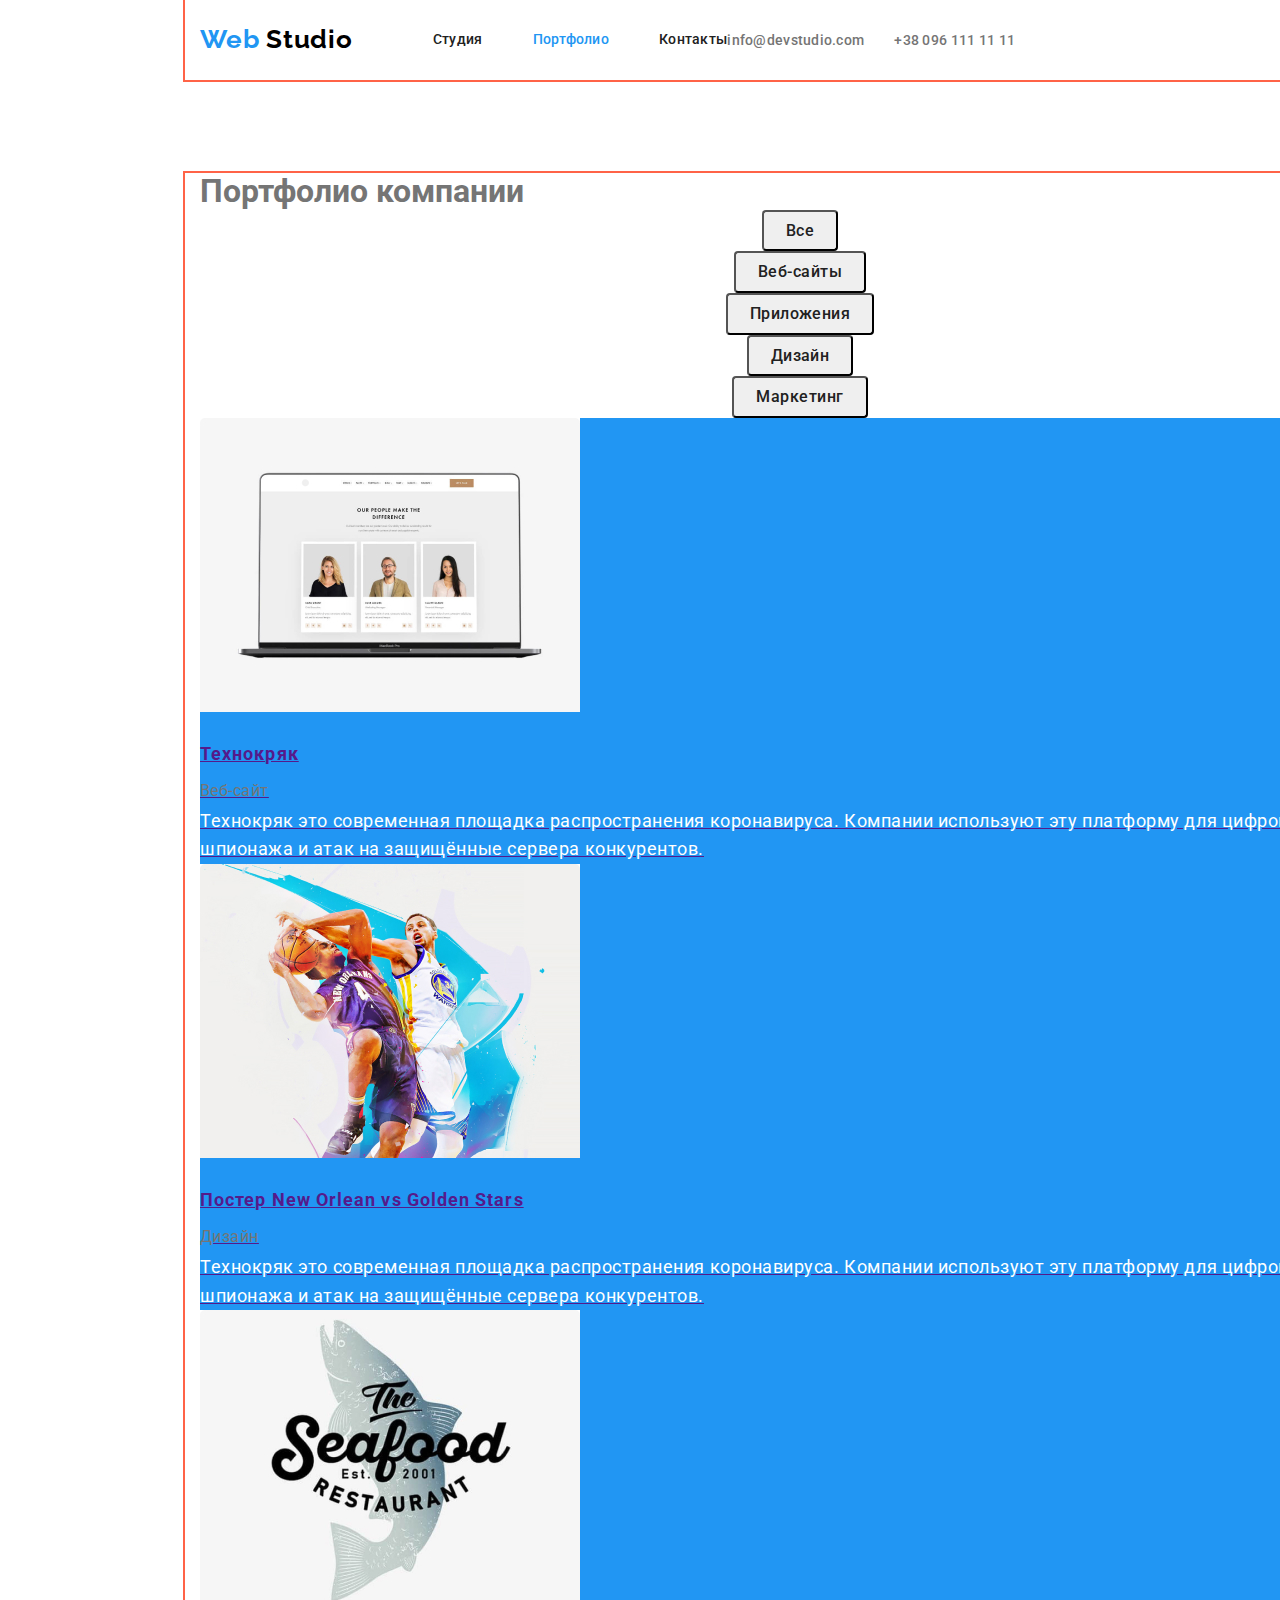
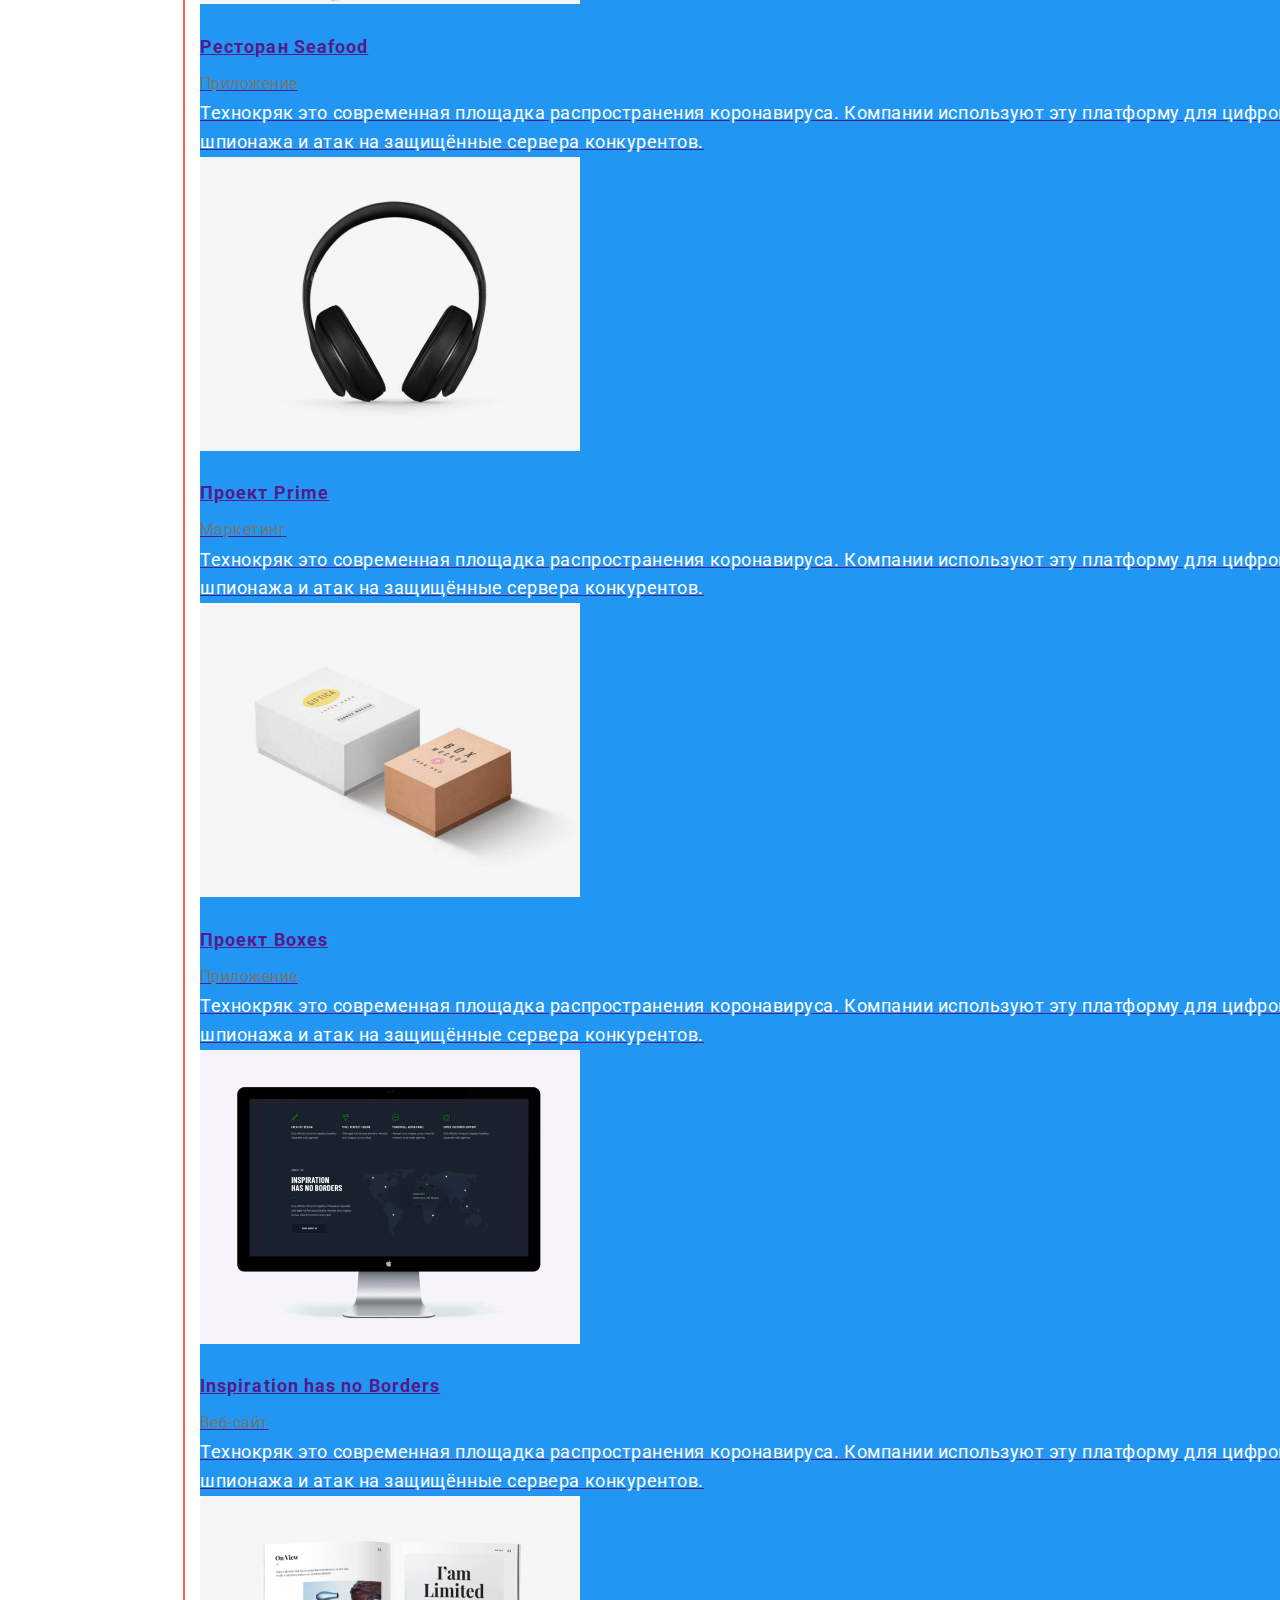
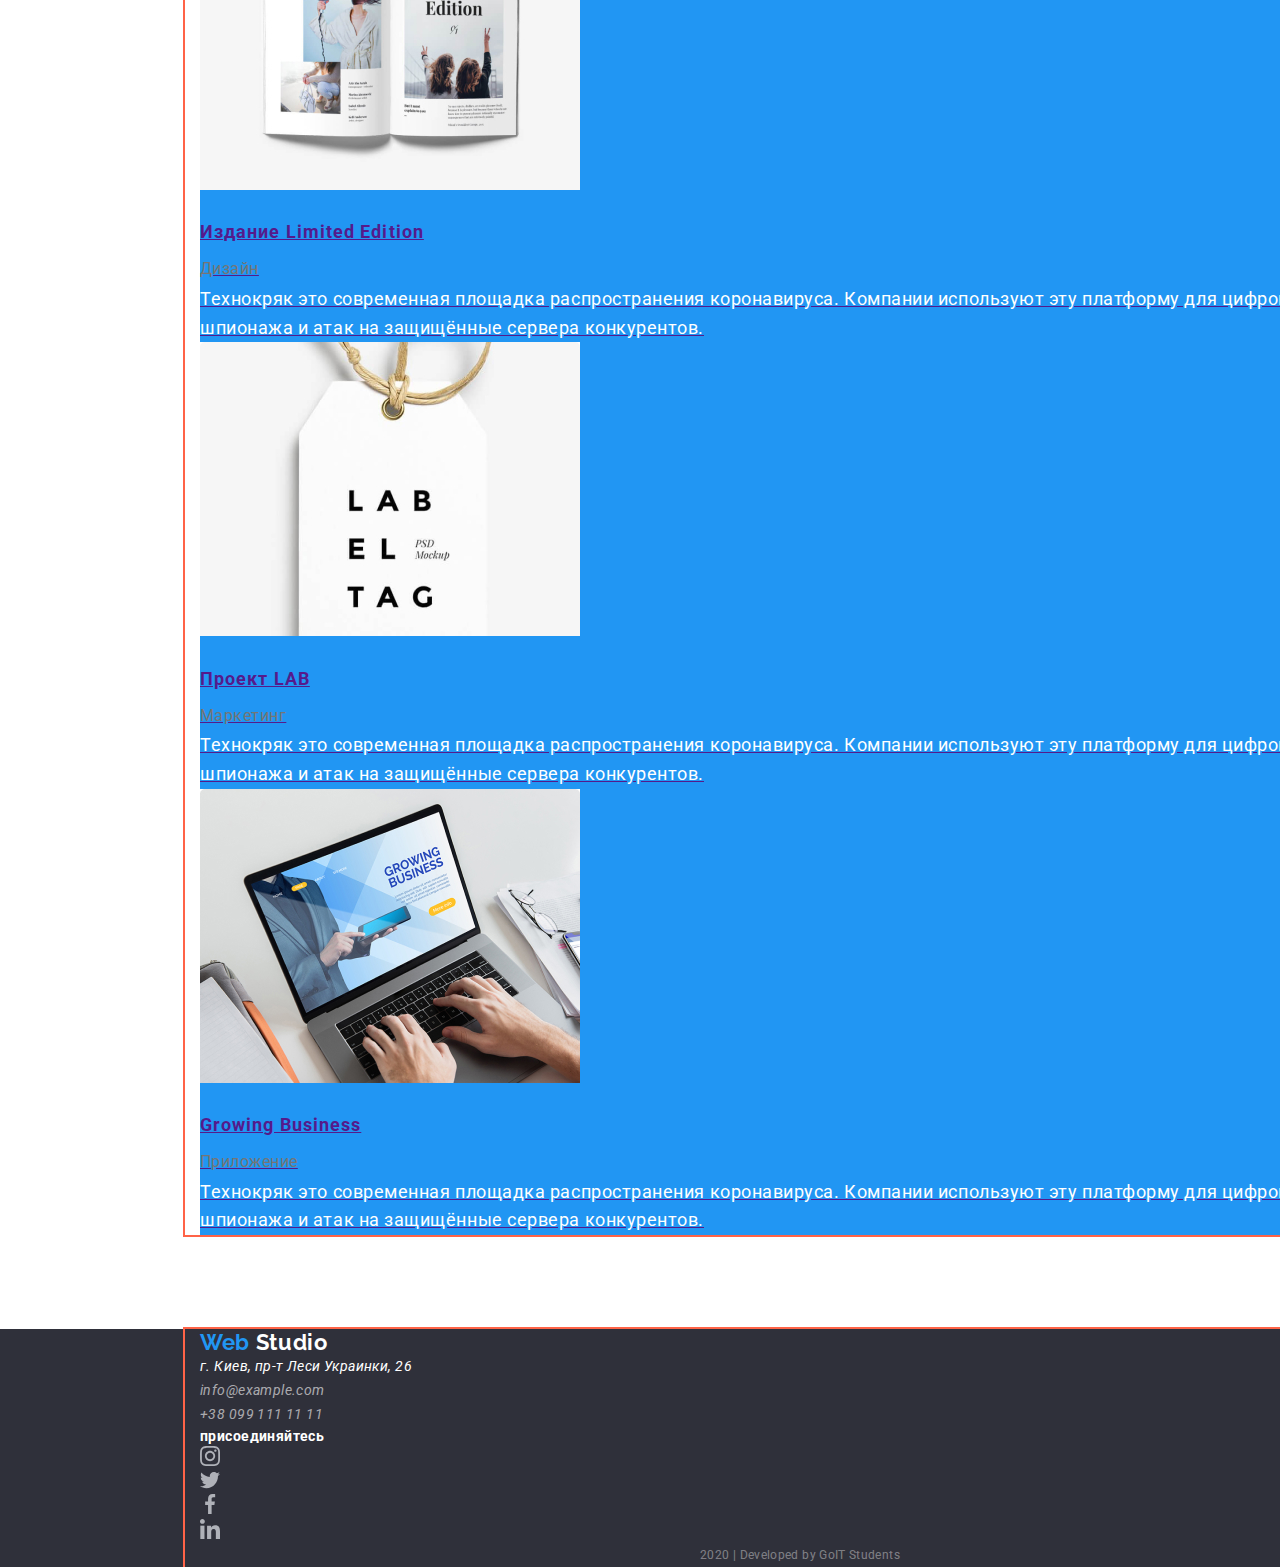
==== portfolio.html @ a2613dc3 "Добавляет блоки и геометрию элементов" ====
<!DOCTYPE html>
<html lang="ru">
  <head>
    <meta charset="UTF-8" />
    <meta name="viewport" content="width=device-width, initial-scale=1.0" />
    <title>Document</title>
    <link
      href="https://fonts.googleapis.com/css2?family=Raleway:wght@700&family=Roboto:wght@400;500;700;900&display=swap"
      rel="stylesheet"
    />
    <link
      rel="stylesheet"
      href="https://cdnjs.cloudflare.com/ajax/libs/modern-normalize/0.6.0/modern-normalize.min.css"
    />
    <link rel="stylesheet" href="./css/main.css" />
    <link rel="stylesheet" href="./css/portfolio.css" />
  </head>

  <body>
    <!--header-->
    <header>
      <nav class="container main-nav">
        <a href="./index.html" class="logo">
          <span class="accent-color-logo">Web</span>
          <span class="main-color-logo">Studio</span>
        </a>
        <ul class="site-nav">
          <li class="item">
            <a href="./index.html" class="header-nav">Студия</a>
          </li>
          <li class="item">
            <a href="./portfolio.html" class="header-nav current">Портфолио</a>
          </li>
          <li class="item"><a href="" class="header-nav">Контакты</a></li>
        </ul>
        <ul class="header-contacns">
          <li class="item">
            <a href="mailto:info@devstudio.com" class="contacts-links"
              >info@devstudio.com</a
            >
          </li>
          <li class="item">
            <a href="tel:+380961111111" class="contacts-links"
              >+38 096 111 11 11</a
            >
          </li>
        </ul>
      </nav>
    </header>
    <!--Уникальный контент страницы, невидимый заголовок h1-->
    <main>
      <section class="portfolio">
        <div class="container">
          <h1>Портфолио компании</h1>
          <ul class="buttons">
            <li><button class="filters" type="button">Все</button></li>
            <li><button class="filters" type="button">Веб-сайты</button></li>
            <li><button class="filters" type="button">Приложения</button></li>
            <li><button class="filters" type="button">Дизайн</button></li>
            <li><button class="filters" type="button">Маркетинг</button></li>
          </ul>
          <ul class="main-text">
            <li>
              <a href="">
                <img
                  src="./Images2/Технокряк.jpg"
                  alt="Фотографии людей на экране"
                />
                <h2 class="titles">Технокряк</h2>
                <p class="choice">Веб-сайт</p>
                <p class="text">
                  Технокряк это современная площадка распространения
                  коронавируса. Компании используют эту платформу для цифрового
                  шпионажа и атак на защищённые сервера конкурентов.
                </p>
              </a>
            </li>
            <li>
              <a href="">
                <img src="./Images2/Постер.jpg" alt="Два баскетболиста" />
                <h2 class="titles">Постер New Orlean vs Golden Stars</h2>
                <p class="choice">Дизайн</p>
                <p class="text">
                  Технокряк это современная площадка распространения
                  коронавируса. Компании используют эту платформу для цифрового
                  шпионажа и атак на защищённые сервера конкурентов.
                </p>
              </a>
            </li>
            <li>
              <a href="">
                <img
                  src="./Images2/РесторанSeafood.jpg"
                  alt="Логотип ресторана"
                />
                <h2 class="titles">Ресторан Seafood</h2>
                <p class="choice">Приложение</p>
                <p class="text">
                  Технокряк это современная площадка распространения
                  коронавируса. Компании используют эту платформу для цифрового
                  шпионажа и атак на защищённые сервера конкурентов.
                </p>
              </a>
            </li>
            <li>
              <a href="">
                <img src="./Images2/ПроектPrime.jpg" alt="Наушники" />
                <h2 class="titles">Проект Prime</h2>
                <p class="choice">Маркетинг</p>
                <p class="text">
                  Технокряк это современная площадка распространения
                  коронавируса. Компании используют эту платформу для цифрового
                  шпионажа и атак на защищённые сервера конкурентов.
                </p>
              </a>
            </li>
            <li>
              <a href="">
                <img src="./Images2/ПроектBoxes.jpg" alt="коробки" />
                <h2 class="titles">Проект Boxes</h2>
                <p class="choice">Приложение</p>
                <p class="text">
                  Технокряк это современная площадка распространения
                  коронавируса. Компании используют эту платформу для цифрового
                  шпионажа и атак на защищённые сервера конкурентов.
                </p>
              </a>
            </li>
            <li>
              <a href="">
                <img
                  src="./Images2/InspirationhasnoBorders.jpg"
                  alt="Монитор компьютера"
                />
                <h2 class="titles">Inspiration has no Borders</h2>
                <p class="choice">Веб-сайт</p>
                <p class="text">
                  Технокряк это современная площадка распространения
                  коронавируса. Компании используют эту платформу для цифрового
                  шпионажа и атак на защищённые сервера конкурентов.
                </p>
              </a>
            </li>
            <li>
              <a href="">
                <img
                  src="./Images2/ИзданиеLimitedEdition.jpg"
                  alt="Открытый журнал"
                />
                <h2 class="titles">Издание Limited Edition</h2>
                <p class="choice">Дизайн</p>
                <p class="text">
                  Технокряк это современная площадка распространения
                  коронавируса. Компании используют эту платформу для цифрового
                  шпионажа и атак на защищённые сервера конкурентов.
                </p>
              </a>
            </li>
            <li>
              <a href="">
                <img src="./Images2/ПроектLAB.jpg" alt="Бирка" />
                <h2 class="titles">Проект LAB</h2>
                <p class="choice">Маркетинг</p>
                <p class="text">
                  Технокряк это современная площадка распространения
                  коронавируса. Компании используют эту платформу для цифрового
                  шпионажа и атак на защищённые сервера конкурентов.
                </p>
              </a>
            </li>
            <li>
              <a href="">
                <img
                  src="./Images2/GrowingBusiness.jpg"
                  alt="Работа за ноутбуком"
                />
                <h2 class="titles">Growing Business</h2>
                <p class="choice">Приложение</p>
                <p class="text">
                  Технокряк это современная площадка распространения
                  коронавируса. Компании используют эту платформу для цифрового
                  шпионажа и атак на защищённые сервера конкурентов.
                </p>
              </a>
            </li>
          </ul>
        </div>
      </section>
    </main>
    <!--Футер-->
    <footer>
      <div class="container">
        <a href="" class="logo-footer">
          <span class="accent-color-logo">Web</span>
          <span class="footer-color-logo">Studio</span>
        </a>
        <address>
          <span class="addres">г. Киев, пр-т Леси Украинки, 26 </span> <br />
          <span class="contacts"
            >info@example.com

            <br />
            +38 099 111 11 11</span
          >
        </address>
        <b class="join">присоединяйтесь</b>
        <ul>
          <li>
            <a href=""
              ><img
                src="./Images/instagram.svg"
                class="social-logo"
                alt="логотип инстаграм"
            /></a>
          </li>
          <li>
            <a href=""
              ><img
                src="./Images/twitter.svg"
                class="social-logo"
                alt="логотип твиттер"
            /></a>
          </li>
          <li>
            <a href=""
              ><img
                src="./Images/facebook.svg"
                class="social-logo"
                alt="логотип фейсбук"
            /></a>
          </li>
          <li>
            <a href=""
              ><img
                src="./Images/linkedin.svg"
                class="social-logo"
                alt="логотип линкедин"
            /></a>
          </li>
        </ul>
        <p class="end">2020 | Developed by GoIT Students</p>
      </div>
    </footer>
  </body>
</html>
---- css/main.css ----
html {
  box-sizing: border-box;
}

*,
*::before,
*::after {
  box-sizing: inherit;
}

:root {
  --primary-text-color: #757575;
  --tittle-text-color: #212121;
  --accent-color: #2196f3;
}

body {
  width: 1600px;
  color: var(--primary-text-color);
  background-color: #ffffff;
  font-family: roboto, sans-serif;
}
h1,
h2,
h3,
h4,
h5,
h6,
ul,
p {
  margin-top: 0;
  margin-bottom: 0;
  padding-inline-start: 0;
}

/* header */

.container {
  width: 1230px;
  padding-left: 15px;
  padding-right: 15px;
  margin-left: auto;
  margin-right: auto;
  outline: 2px solid tomato;
}
.main-nav {
  display: flex;
  align-items: center;
}

.logo {
  font-family: Raleway;
  font-style: normal;
  font-weight: 700;
  font-size: 26px;
  line-height: 1.2;
  letter-spacing: 0.03em;
  text-decoration: none;
}

.logo:focus,
.logo:hover {
  color: var(--accent-color);
}
.accent-color-logo {
  color: var(--accent-color);
}
.main-color-logo {
  color: black;
}

.header-nav {
  display: block;
  padding-top: 32px;
  padding-bottom: 32px;
  font-weight: 500;
  font-size: 14px;
  line-height: 1.14;
  letter-spacing: 0.02em;
  color: #212121;
  text-decoration: none;
}
.header-nav:hover,
.header-nav:focus {
  color: #2196f3;
}
.header-contacns {
  display: flex;
}
.header-contacns .item + .item {
  margin-left: 30px;
}
.site-nav .current {
  color: var(--accent-color);
}
.site-nav {
  display: flex;
  margin-left: 80px;
}
.site-nav .item + .item {
  margin-left: 50px;
}

ul {
  list-style: none;
}

.contacts-links {
  font-weight: 500;
  font-size: 14px;
  line-height: 1.14;
  letter-spacing: 0.02em;
  text-decoration: none;
  color: #757575;
}

.contacts-links:hover,
.contacts-links:focus {
  color: var(--accent-color);
}

/* footer */
footer {
  background-color: #2f303a;
}
.footer-color-logo {
  color: #ffffff;
}
.logo-footer {
  font-family: Raleway;
  font-weight: 700;
  font-size: 22px;
  line-height: 1.2;
  letter-spacing: 0.03em;
  text-decoration: none;
  margin-bottom: 10px;
}
.addres {
  font-weight: 400;
  font-size: 14px;
  line-height: 1.71;
  letter-spacing: 0.03em;
  color: #ffffff;
}
.contacts {
  font-weight: 400;
  font-size: 14px;
  line-height: 1.71;
  letter-spacing: 0.03em;
  color: rgba(255, 255, 255, 0.6);
}
.join {
  font-weight: 700;
  font-size: 14px;
  line-height: 1.14;
  letter-spacing: 0.03em;
  color: #ffffff;
}
.end {
  font-weight: normal;
  font-size: 12px;
  line-height: 2;
  text-align: center;
  letter-spacing: 0.03em;

  color: rgba(255, 255, 255, 0.4);
}
---- css/portfolio.css ----
/* main */

.container {
  width: 1230px;
  padding-left: 15px;
  padding-right: 15px;
}
.portfolio {
  margin-top: 93px;
  margin-bottom: 94px;
}

.filters {
  display: inline-block;
  padding: 6px 22px;
  font-weight: 500;
  font-size: 16px;
  line-height: 1.6;
  letter-spacing: 0.03em;
  min-width: 73px;
  border-radius: 4px;
  color: #212121;
}
.filters:hover,
.filters:focus {
  background-color: var(--accent-color);
  color: #ffffff;
}
.buttons {
  text-align: center;
}

.titles {
  font-weight: 700;
  font-size: 18px;
  line-height: 2;
  letter-spacing: 0.06em;
  margin-top: 20px;
}
.choice {
  font-weight: 400;
  font-size: 16px;
  line-height: 1.9;
  letter-spacing: 0.03em;
  margin-top: 4px;
  color: #757575;
}
.text {
  font-weight: 400;
  font-size: 18px;
  line-height: 1.6;
  letter-spacing: 0.03em;
  color: #ffffff;
}
.main-text {
  background-color: var(--accent-color);
}
.social-logo:hover,
.client-logo:hover,
.social-logo:focus,
.client-logo:focus {
  background-color: var(--accent-color);
}
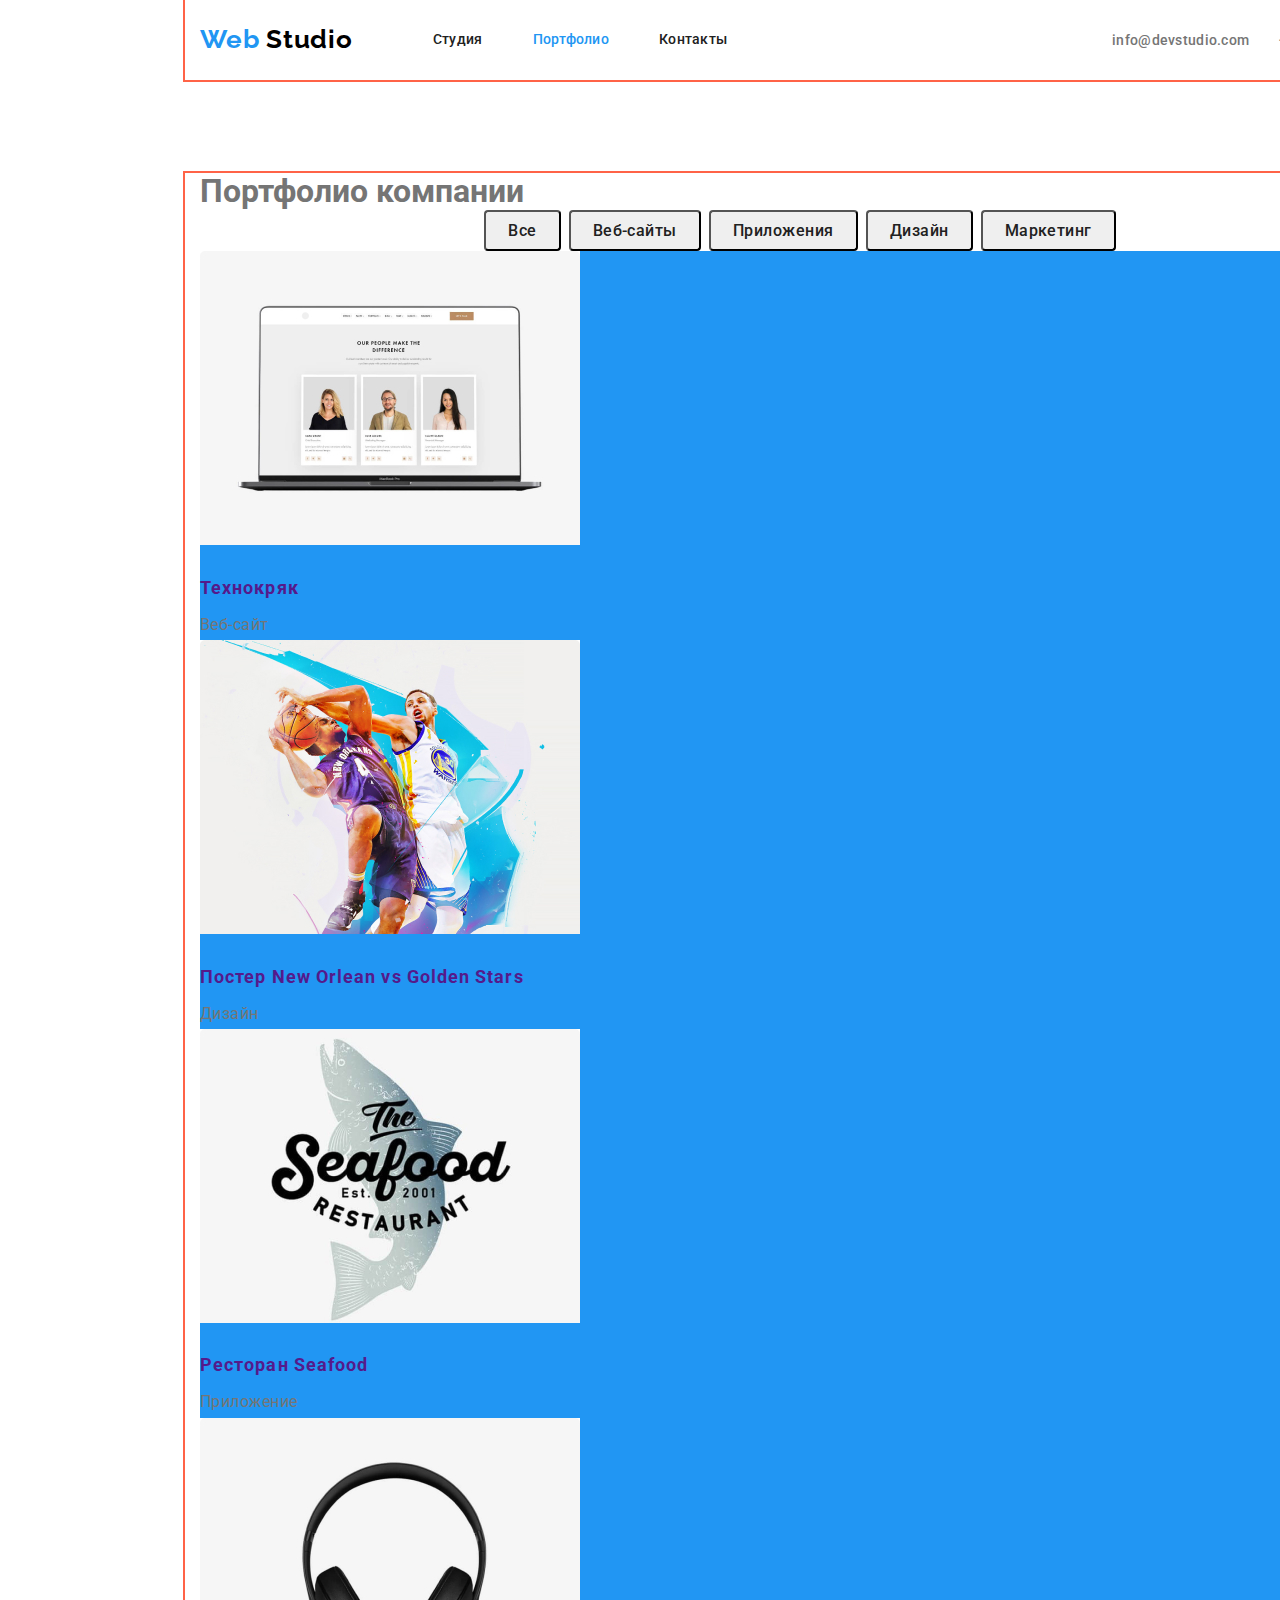
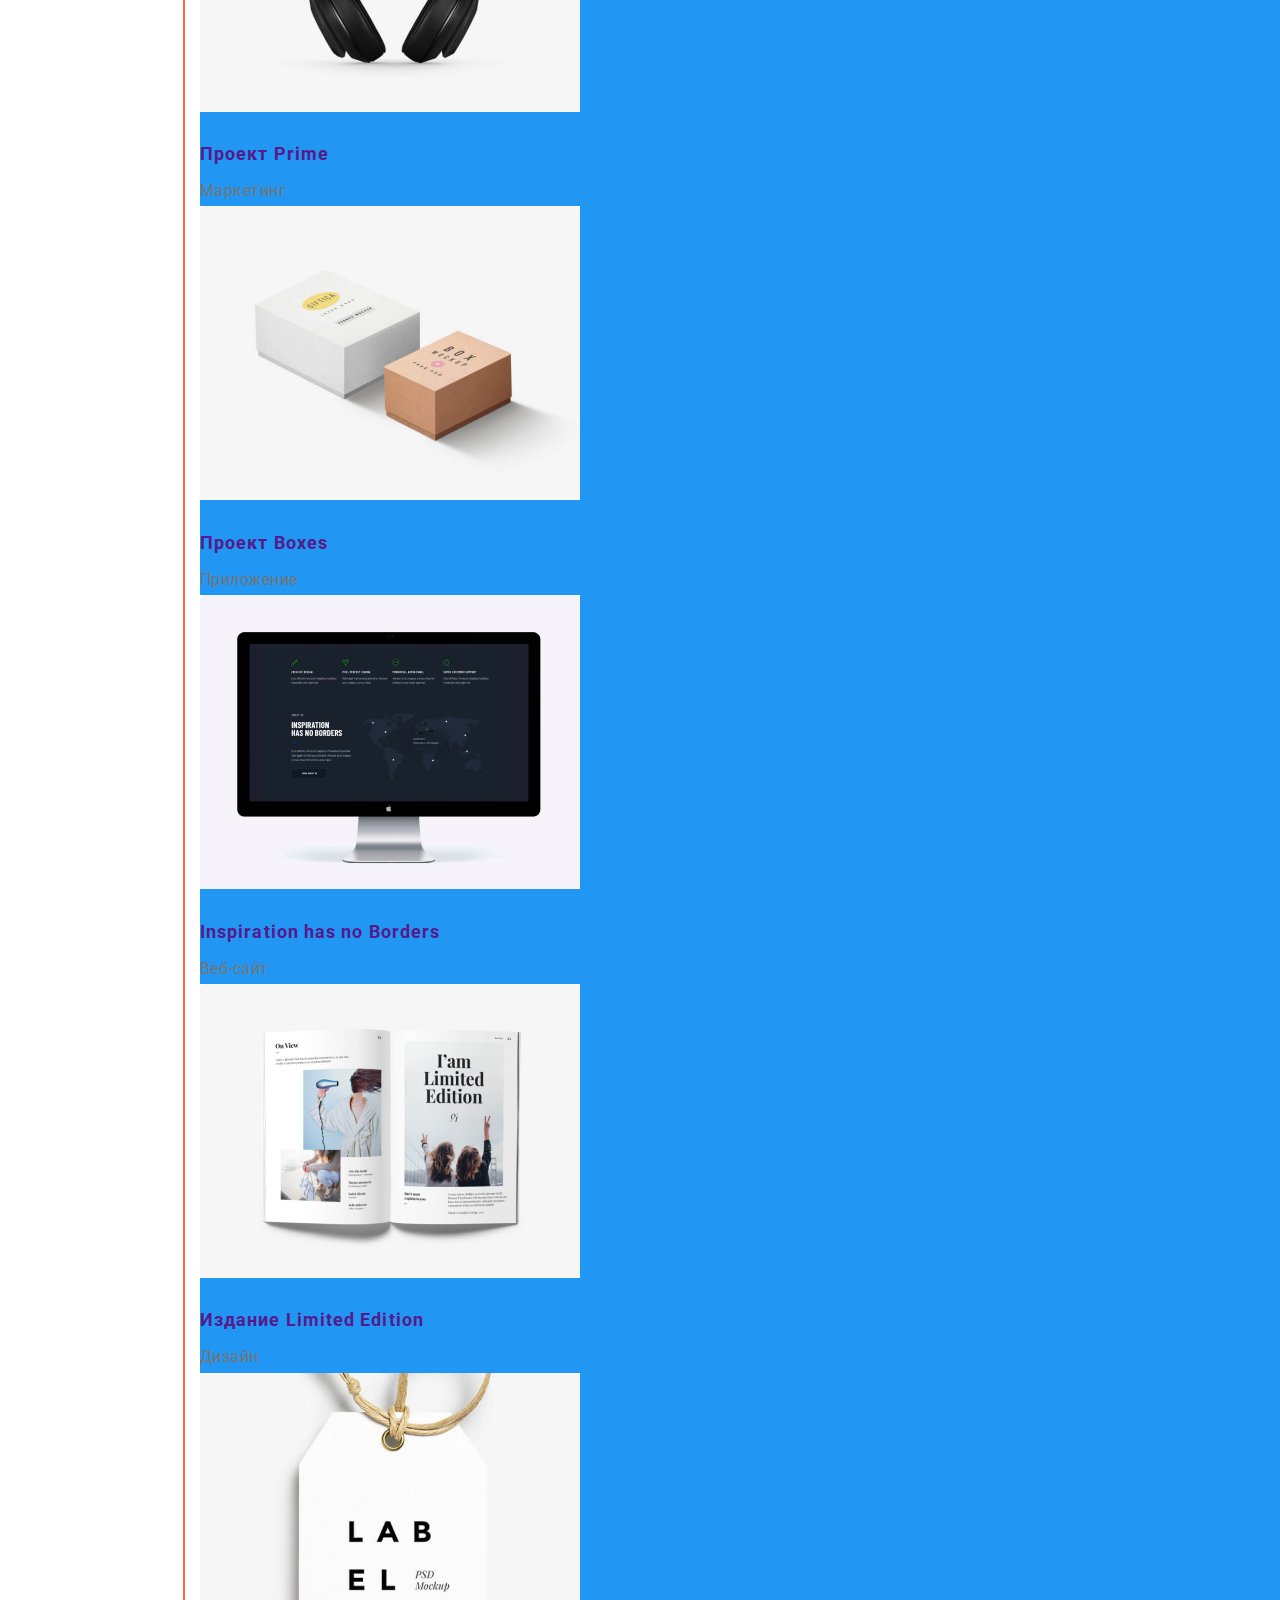
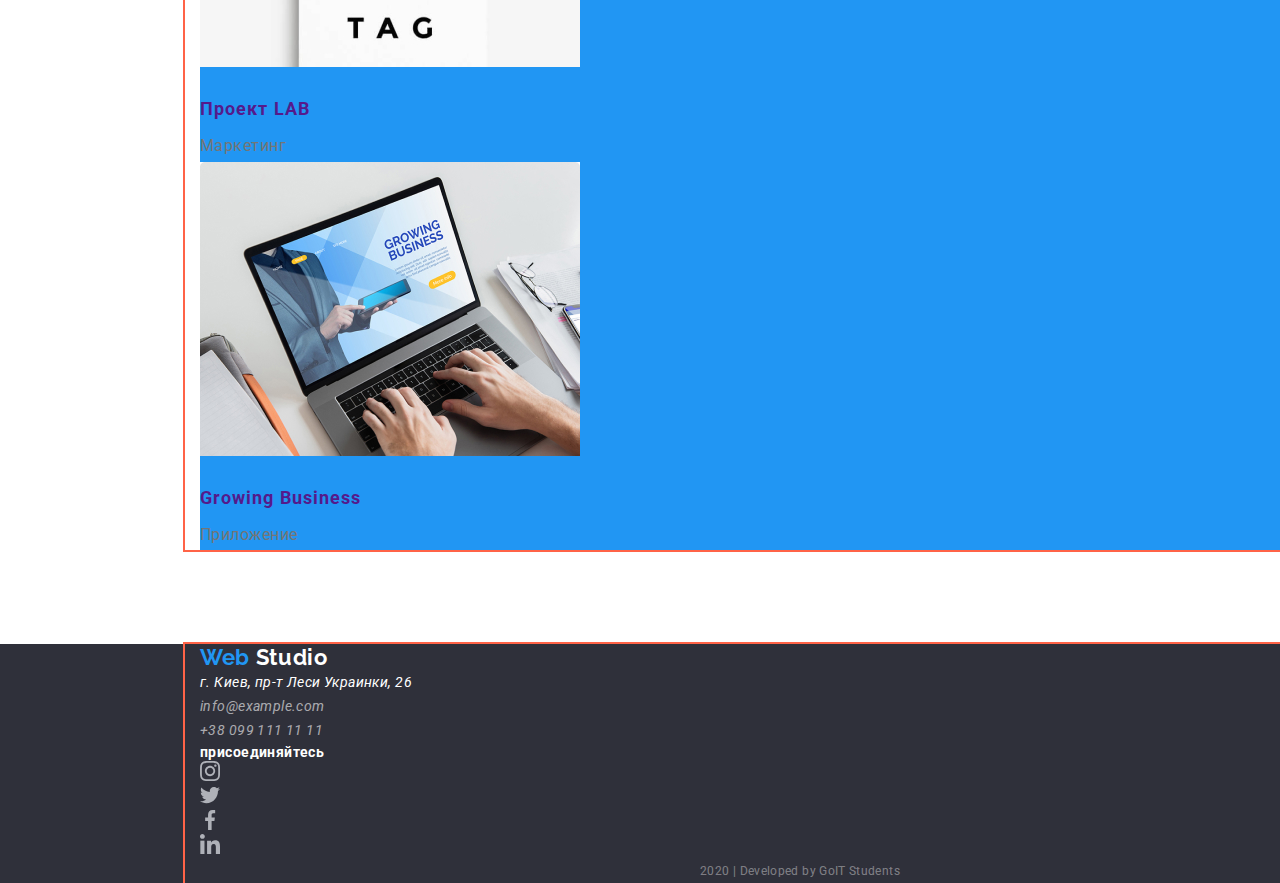
==== commit dd49a18c: "!!!!!" ====
--- a/portfolio.html
+++ b/portfolio.html
@@ -53,11 +53,21 @@
         <div class="container">
           <h1>Портфолио компании</h1>
           <ul class="buttons">
-            <li><button class="filters" type="button">Все</button></li>
-            <li><button class="filters" type="button">Веб-сайты</button></li>
-            <li><button class="filters" type="button">Приложения</button></li>
-            <li><button class="filters" type="button">Дизайн</button></li>
-            <li><button class="filters" type="button">Маркетинг</button></li>
+            <div class="item">
+              <li><button class="filters" type="button">Все</button></li>
+            </div>
+            <div class="item">
+              <li><button class="filters" type="button">Веб-сайты</button></li>
+            </div>
+            <div class="item">
+              <li><button class="filters" type="button">Приложения</button></li>
+            </div>
+            <div class="item">
+              <li><button class="filters" type="button">Дизайн</button></li>
+            </div>
+            <div class="item">
+              <li><button class="filters" type="button">Маркетинг</button></li>
+            </div>
           </ul>
           <ul class="main-text">
             <li>
@@ -68,11 +78,11 @@
                 />
                 <h2 class="titles">Технокряк</h2>
                 <p class="choice">Веб-сайт</p>
-                <p class="text">
-                  Технокряк это современная площадка распространения
-                  коронавируса. Компании используют эту платформу для цифрового
-                  шпионажа и атак на защищённые сервера конкурентов.
-                </p>
+                <!--<p class="text">
+                  Технокряк это современная площадка распространения
+                  коронавируса. Компании используют эту платформу для цифрового
+                  шпионажа и атак на защищённые сервера конкурентов.
+                </p>-->
               </a>
             </li>
             <li>
@@ -80,11 +90,11 @@
                 <img src="./Images2/Постер.jpg" alt="Два баскетболиста" />
                 <h2 class="titles">Постер New Orlean vs Golden Stars</h2>
                 <p class="choice">Дизайн</p>
-                <p class="text">
-                  Технокряк это современная площадка распространения
-                  коронавируса. Компании используют эту платформу для цифрового
-                  шпионажа и атак на защищённые сервера конкурентов.
-                </p>
+                <!--<p class="text">
+                  Технокряк это современная площадка распространения
+                  коронавируса. Компании используют эту платформу для цифрового
+                  шпионажа и атак на защищённые сервера конкурентов.
+                </p>-->
               </a>
             </li>
             <li>
@@ -95,11 +105,11 @@
                 />
                 <h2 class="titles">Ресторан Seafood</h2>
                 <p class="choice">Приложение</p>
-                <p class="text">
-                  Технокряк это современная площадка распространения
-                  коронавируса. Компании используют эту платформу для цифрового
-                  шпионажа и атак на защищённые сервера конкурентов.
-                </p>
+                <!--<p class="text">
+                  Технокряк это современная площадка распространения
+                  коронавируса. Компании используют эту платформу для цифрового
+                  шпионажа и атак на защищённые сервера конкурентов.
+                </p>-->
               </a>
             </li>
             <li>
@@ -107,11 +117,11 @@
                 <img src="./Images2/ПроектPrime.jpg" alt="Наушники" />
                 <h2 class="titles">Проект Prime</h2>
                 <p class="choice">Маркетинг</p>
-                <p class="text">
-                  Технокряк это современная площадка распространения
-                  коронавируса. Компании используют эту платформу для цифрового
-                  шпионажа и атак на защищённые сервера конкурентов.
-                </p>
+                <!--<p class="text">
+                  Технокряк это современная площадка распространения
+                  коронавируса. Компании используют эту платформу для цифрового
+                  шпионажа и атак на защищённые сервера конкурентов.
+                </p>-->
               </a>
             </li>
             <li>
@@ -119,11 +129,11 @@
                 <img src="./Images2/ПроектBoxes.jpg" alt="коробки" />
                 <h2 class="titles">Проект Boxes</h2>
                 <p class="choice">Приложение</p>
-                <p class="text">
-                  Технокряк это современная площадка распространения
-                  коронавируса. Компании используют эту платформу для цифрового
-                  шпионажа и атак на защищённые сервера конкурентов.
-                </p>
+                <!--<p class="text">
+                  Технокряк это современная площадка распространения
+                  коронавируса. Компании используют эту платформу для цифрового
+                  шпионажа и атак на защищённые сервера конкурентов.
+                </p>-->
               </a>
             </li>
             <li>
@@ -134,11 +144,11 @@
                 />
                 <h2 class="titles">Inspiration has no Borders</h2>
                 <p class="choice">Веб-сайт</p>
-                <p class="text">
-                  Технокряк это современная площадка распространения
-                  коронавируса. Компании используют эту платформу для цифрового
-                  шпионажа и атак на защищённые сервера конкурентов.
-                </p>
+                <!--<p class="text">
+                  Технокряк это современная площадка распространения
+                  коронавируса. Компании используют эту платформу для цифрового
+                  шпионажа и атак на защищённые сервера конкурентов.
+                </p>-->
               </a>
             </li>
             <li>
@@ -149,11 +159,11 @@
                 />
                 <h2 class="titles">Издание Limited Edition</h2>
                 <p class="choice">Дизайн</p>
-                <p class="text">
-                  Технокряк это современная площадка распространения
-                  коронавируса. Компании используют эту платформу для цифрового
-                  шпионажа и атак на защищённые сервера конкурентов.
-                </p>
+                <!--<p class="text">
+                  Технокряк это современная площадка распространения
+                  коронавируса. Компании используют эту платформу для цифрового
+                  шпионажа и атак на защищённые сервера конкурентов.
+                </p>-->
               </a>
             </li>
             <li>
@@ -161,11 +171,11 @@
                 <img src="./Images2/ПроектLAB.jpg" alt="Бирка" />
                 <h2 class="titles">Проект LAB</h2>
                 <p class="choice">Маркетинг</p>
-                <p class="text">
-                  Технокряк это современная площадка распространения
-                  коронавируса. Компании используют эту платформу для цифрового
-                  шпионажа и атак на защищённые сервера конкурентов.
-                </p>
+                <!--<p class="text">
+                  Технокряк это современная площадка распространения
+                  коронавируса. Компании используют эту платформу для цифрового
+                  шпионажа и атак на защищённые сервера конкурентов.
+                </p>-->
               </a>
             </li>
             <li>
@@ -176,11 +186,11 @@
                 />
                 <h2 class="titles">Growing Business</h2>
                 <p class="choice">Приложение</p>
-                <p class="text">
-                  Технокряк это современная площадка распространения
-                  коронавируса. Компании используют эту платформу для цифрового
-                  шпионажа и атак на защищённые сервера конкурентов.
-                </p>
+                <!--<p class="text">
+                  Технокряк это современная площадка распространения
+                  коронавируса. Компании используют эту платформу для цифрового
+                  шпионажа и атак на защищённые сервера конкурентов.
+                </p>-->
               </a>
             </li>
           </ul>
--- a/css/main.css
+++ b/css/main.css
@@ -32,6 +32,9 @@
   margin-bottom: 0;
   padding-inline-start: 0;
 }
+a {
+  text-decoration: none;
+}
 
 /* header */
 
@@ -55,7 +58,6 @@
   font-size: 26px;
   line-height: 1.2;
   letter-spacing: 0.03em;
-  text-decoration: none;
 }
 
 .logo:focus,
@@ -78,7 +80,6 @@
   line-height: 1.14;
   letter-spacing: 0.02em;
   color: #212121;
-  text-decoration: none;
 }
 .header-nav:hover,
 .header-nav:focus {
@@ -86,6 +87,7 @@
 }
 .header-contacns {
   display: flex;
+  margin-left: auto;
 }
 .header-contacns .item + .item {
   margin-left: 30px;
@@ -110,7 +112,6 @@
   font-size: 14px;
   line-height: 1.14;
   letter-spacing: 0.02em;
-  text-decoration: none;
   color: #757575;
 }
 
@@ -132,7 +133,6 @@
   font-size: 22px;
   line-height: 1.2;
   letter-spacing: 0.03em;
-  text-decoration: none;
   margin-bottom: 10px;
 }
 .addres {
--- a/css/portfolio.css
+++ b/css/portfolio.css
@@ -27,7 +27,15 @@
   color: #ffffff;
 }
 .buttons {
+  display: flex;
+  justify-content: center;
   text-align: center;
+}
+.buttons .filters + .filters {
+  margin-left: 8px;
+}
+.buttons .item + .item {
+  margin-left: 8px;
 }
 
 .titles {
@@ -55,6 +63,7 @@
 .main-text {
   background-color: var(--accent-color);
 }
+
 .social-logo:hover,
 .client-logo:hover,
 .social-logo:focus,
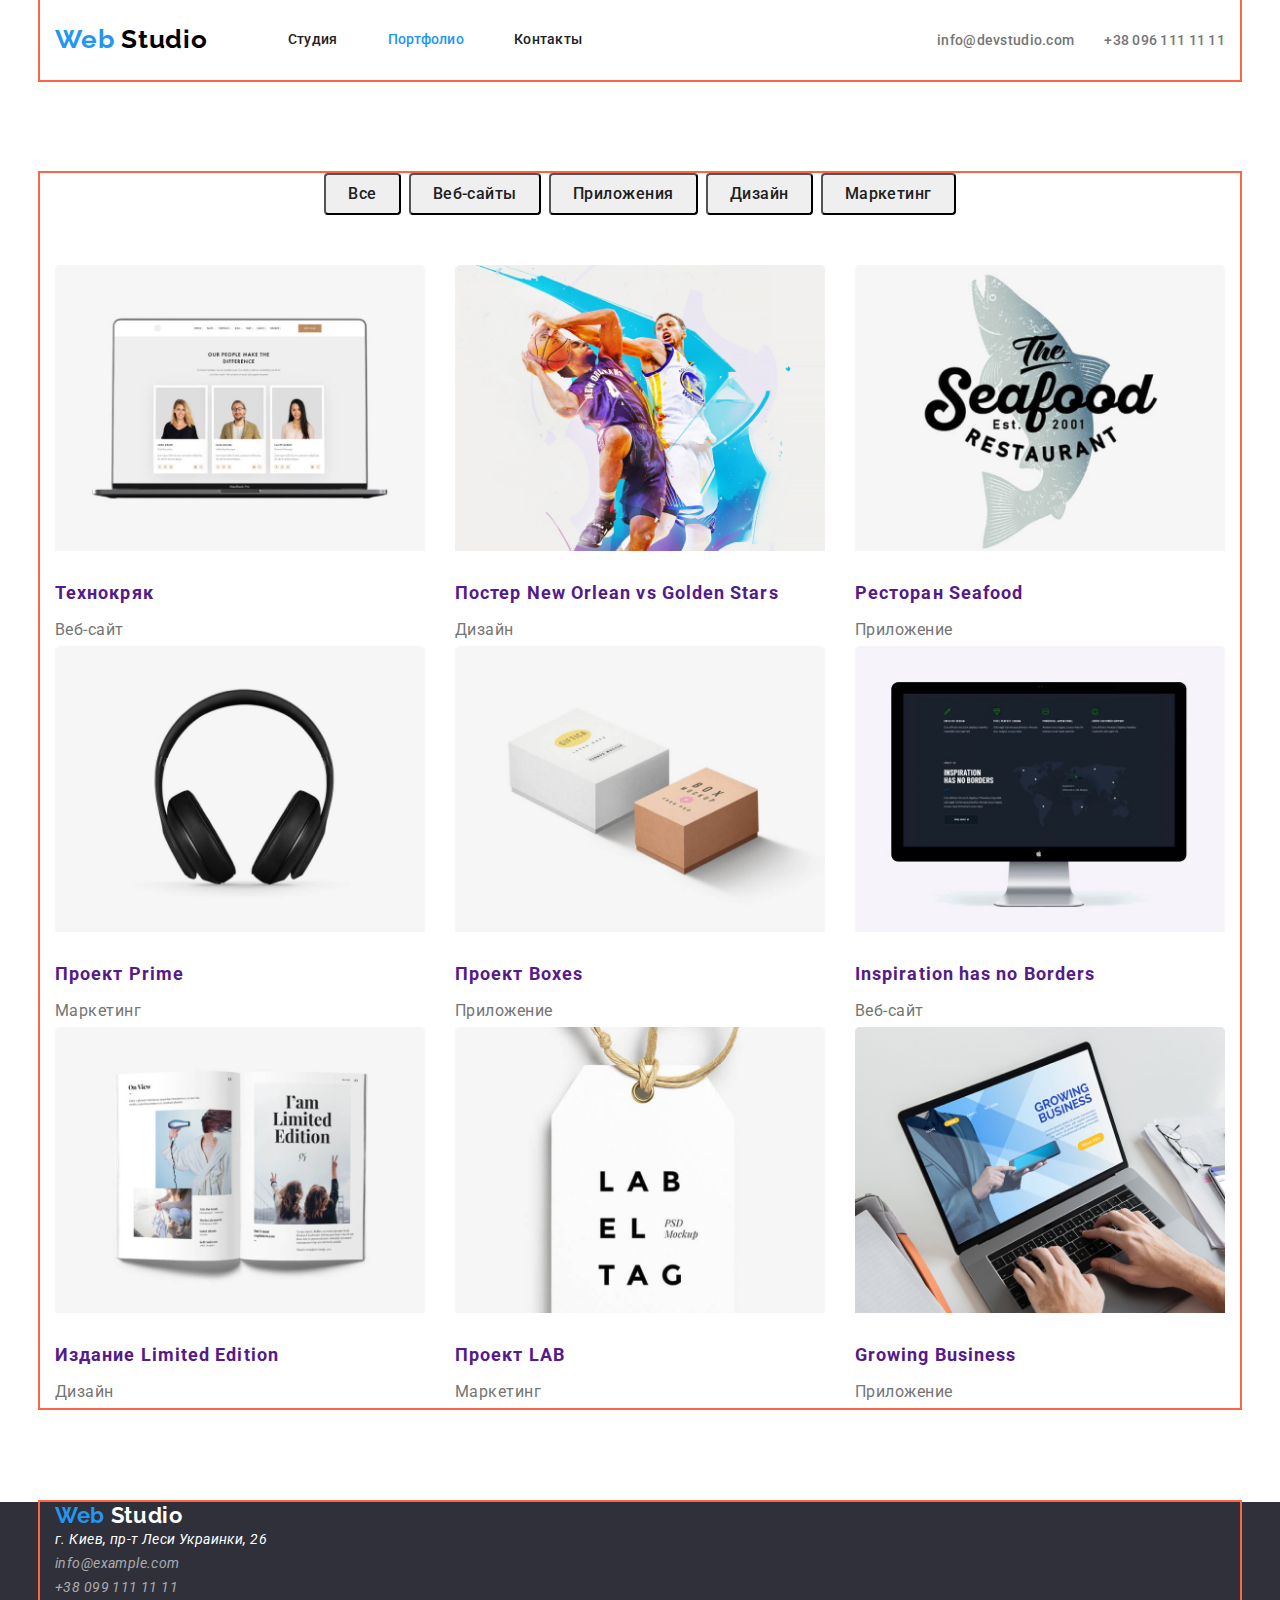
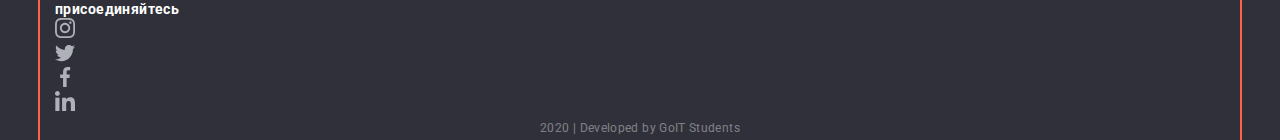
==== commit 692b3c19: "!!!!!!!!!!" ====
--- a/portfolio.html
+++ b/portfolio.html
@@ -51,7 +51,7 @@
     <main>
       <section class="portfolio">
         <div class="container">
-          <h1>Портфолио компании</h1>
+          <h1 class="hidden">Портфолио компании</h1>
           <ul class="buttons">
             <div class="item">
               <li><button class="filters" type="button">Все</button></li>
@@ -70,11 +70,12 @@
             </div>
           </ul>
           <ul class="main-text">
-            <li>
+            <li class="flex-element">
               <a href="">
                 <img
                   src="./Images2/Технокряк.jpg"
                   alt="Фотографии людей на экране"
+                  width="370px"
                 />
                 <h2 class="titles">Технокряк</h2>
                 <p class="choice">Веб-сайт</p>
@@ -85,9 +86,13 @@
                 </p>-->
               </a>
             </li>
-            <li>
-              <a href="">
-                <img src="./Images2/Постер.jpg" alt="Два баскетболиста" />
+            <li class="flex-element">
+              <a href="">
+                <img
+                  src="./Images2/Постер.jpg"
+                  alt="Два баскетболиста"
+                  width="370px"
+                />
                 <h2 class="titles">Постер New Orlean vs Golden Stars</h2>
                 <p class="choice">Дизайн</p>
                 <!--<p class="text">
@@ -97,11 +102,12 @@
                 </p>-->
               </a>
             </li>
-            <li>
+            <li class="flex-element">
               <a href="">
                 <img
                   src="./Images2/РесторанSeafood.jpg"
                   alt="Логотип ресторана"
+                  width="370"
                 />
                 <h2 class="titles">Ресторан Seafood</h2>
                 <p class="choice">Приложение</p>
@@ -112,9 +118,13 @@
                 </p>-->
               </a>
             </li>
-            <li>
-              <a href="">
-                <img src="./Images2/ПроектPrime.jpg" alt="Наушники" />
+            <li class="flex-element">
+              <a href="">
+                <img
+                  src="./Images2/ПроектPrime.jpg"
+                  alt="Наушники"
+                  width="370px"
+                />
                 <h2 class="titles">Проект Prime</h2>
                 <p class="choice">Маркетинг</p>
                 <!--<p class="text">
@@ -124,9 +134,13 @@
                 </p>-->
               </a>
             </li>
-            <li>
-              <a href="">
-                <img src="./Images2/ПроектBoxes.jpg" alt="коробки" />
+            <li class="flex-element">
+              <a href="">
+                <img
+                  src="./Images2/ПроектBoxes.jpg"
+                  alt="коробки"
+                  width="370px"
+                />
                 <h2 class="titles">Проект Boxes</h2>
                 <p class="choice">Приложение</p>
                 <!--<p class="text">
@@ -136,11 +150,12 @@
                 </p>-->
               </a>
             </li>
-            <li>
+            <li class="flex-element">
               <a href="">
                 <img
                   src="./Images2/InspirationhasnoBorders.jpg"
                   alt="Монитор компьютера"
+                  width="370px"
                 />
                 <h2 class="titles">Inspiration has no Borders</h2>
                 <p class="choice">Веб-сайт</p>
@@ -151,11 +166,12 @@
                 </p>-->
               </a>
             </li>
-            <li>
+            <li class="flex-element">
               <a href="">
                 <img
                   src="./Images2/ИзданиеLimitedEdition.jpg"
                   alt="Открытый журнал"
+                  width="370px"
                 />
                 <h2 class="titles">Издание Limited Edition</h2>
                 <p class="choice">Дизайн</p>
@@ -166,9 +182,9 @@
                 </p>-->
               </a>
             </li>
-            <li>
-              <a href="">
-                <img src="./Images2/ПроектLAB.jpg" alt="Бирка" />
+            <li class="flex-element">
+              <a href="">
+                <img src="./Images2/ПроектLAB.jpg" alt="Бирка" width="370px" />
                 <h2 class="titles">Проект LAB</h2>
                 <p class="choice">Маркетинг</p>
                 <!--<p class="text">
@@ -178,11 +194,12 @@
                 </p>-->
               </a>
             </li>
-            <li>
+            <li class="flex-element">
               <a href="">
                 <img
                   src="./Images2/GrowingBusiness.jpg"
                   alt="Работа за ноутбуком"
+                  width="370px"
                 />
                 <h2 class="titles">Growing Business</h2>
                 <p class="choice">Приложение</p>
--- a/css/main.css
+++ b/css/main.css
@@ -15,7 +15,6 @@
 }
 
 body {
-  width: 1600px;
   color: var(--primary-text-color);
   background-color: #ffffff;
   font-family: roboto, sans-serif;
@@ -39,7 +38,7 @@
 /* header */
 
 .container {
-  width: 1230px;
+  width: 1200px;
   padding-left: 15px;
   padding-right: 15px;
   margin-left: auto;
--- a/css/portfolio.css
+++ b/css/portfolio.css
@@ -1,13 +1,8 @@
 /* main */
 
-.container {
-  width: 1230px;
-  padding-left: 15px;
-  padding-right: 15px;
-}
 .portfolio {
-  margin-top: 93px;
-  margin-bottom: 94px;
+  padding-top: 93px;
+  padding-bottom: 94px;
 }
 
 .filters {
@@ -45,6 +40,9 @@
   letter-spacing: 0.06em;
   margin-top: 20px;
 }
+.hidden {
+  display: none;
+}
 .choice {
   font-weight: 400;
   font-size: 16px;
@@ -61,9 +59,16 @@
   color: #ffffff;
 }
 .main-text {
-  background-color: var(--accent-color);
+  display: flex;
+  flex-wrap: wrap;
+  margin-top: 50px;
 }
-
+.main-text .flex-element {
+  margin-right: 30px;
+}
+.flex-element:nth-child(3n) {
+  margin-right: 0;
+}
 .social-logo:hover,
 .client-logo:hover,
 .social-logo:focus,
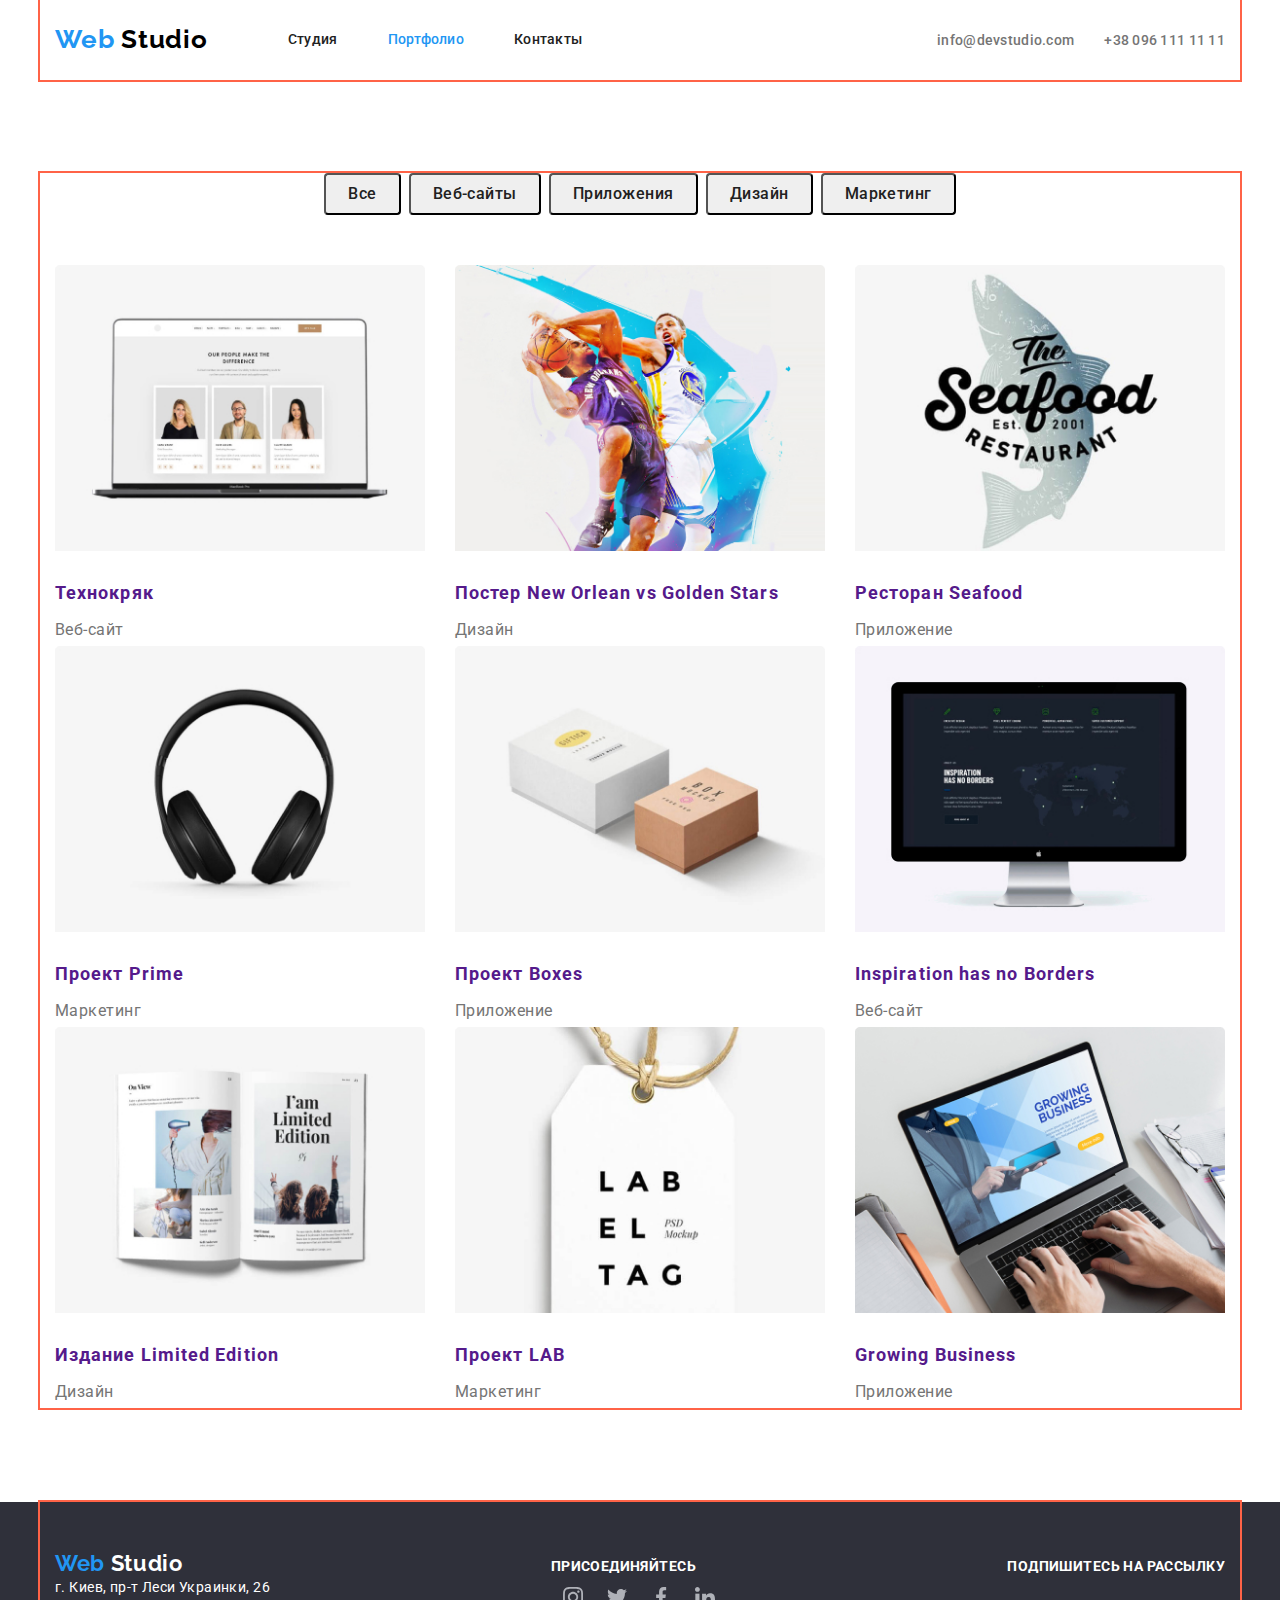
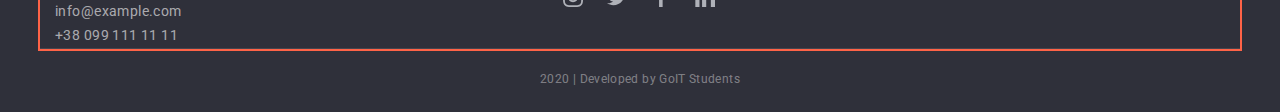
==== commit 5384301a: "Делает Footer" ====
--- a/portfolio.html
+++ b/portfolio.html
@@ -216,57 +216,42 @@
     </main>
     <!--Футер-->
     <footer>
-      <div class="container">
-        <a href="" class="logo-footer">
-          <span class="accent-color-logo">Web</span>
-          <span class="footer-color-logo">Studio</span>
-        </a>
-        <address>
-          <span class="addres">г. Киев, пр-т Леси Украинки, 26 </span> <br />
-          <span class="contacts"
-            >info@example.com
-
-            <br />
-            +38 099 111 11 11</span
-          >
-        </address>
-        <b class="join">присоединяйтесь</b>
-        <ul>
-          <li>
-            <a href=""
-              ><img
-                src="./Images/instagram.svg"
-                class="social-logo"
-                alt="логотип инстаграм"
-            /></a>
-          </li>
-          <li>
-            <a href=""
-              ><img
-                src="./Images/twitter.svg"
-                class="social-logo"
-                alt="логотип твиттер"
-            /></a>
-          </li>
-          <li>
-            <a href=""
-              ><img
-                src="./Images/facebook.svg"
-                class="social-logo"
-                alt="логотип фейсбук"
-            /></a>
-          </li>
-          <li>
-            <a href=""
-              ><img
-                src="./Images/linkedin.svg"
-                class="social-logo"
-                alt="логотип линкедин"
-            /></a>
-          </li>
-        </ul>
-        <p class="end">2020 | Developed by GoIT Students</p>
+      <div class="container footer">
+        <div>
+          <a href="" class="logo-footer">
+            <span class="accent-color-logo">Web</span>
+            <span class="footer-color-logo">Studio</span>
+          </a>
+          <address>
+            <p> г. Киев, пр-т Леси Украинки, 26 </p></span>
+    
+            <span class="contacts">info@example.com</span><br>
+            <span class="contacts">+38 099 111 11 11</span>
+          </address>
+    
+        </div>
+        <div>
+          <b class="join">ПРИСОЕДИНЯЙТЕСЬ</b>
+          <ul class="social-links">
+            <li>
+              <a href=""><img src="./Images/instagram.svg" class="social-logo" alt="логотип инстаграм" /></a>
+            </li>
+            <li>
+              <a href=""><img src="./Images/twitter.svg" class="social-logo" alt="логотип твиттер" /></a>
+            </li>
+            <li>
+              <a href=""><img src="./Images/facebook.svg" class="social-logo" alt="логотип фейсбук" /></a>
+            </li>
+            <li>
+              <a href=""><img src="./Images/linkedin.svg" class="social-logo" alt="логотип линкедин" /></a>
+            </li>
+          </ul>
+        </div>
+        <div>
+          <p class="join">ПОДПИШИТЕСЬ НА РАССЫЛКУ</p>
+        </div>
       </div>
+      <p class="end">2020 | Developed by GoIT Students</p>
     </footer>
   </body>
 </html>
--- a/css/main.css
+++ b/css/main.css
@@ -123,6 +123,15 @@
 footer {
   background-color: #2f303a;
 }
+.footer {
+  display: flex;
+  align-items: baseline;
+  justify-content: space-between;
+  padding-top: 48px;
+  border-bottom-width: 1px;
+  border-bottom-style: solid;
+  border-bottom-color: rgba(255, 255, 255, 0.1);
+}
 .footer-color-logo {
   color: #ffffff;
 }
@@ -134,7 +143,8 @@
   letter-spacing: 0.03em;
   margin-bottom: 10px;
 }
-.addres {
+address {
+  font-style: normal;
   font-weight: 400;
   font-size: 14px;
   line-height: 1.71;
@@ -155,12 +165,20 @@
   letter-spacing: 0.03em;
   color: #ffffff;
 }
+.social-links {
+  display: flex;
+}
+.social-logo {
+  padding: 12px;
+}
 .end {
   font-weight: normal;
   font-size: 12px;
   line-height: 2;
   text-align: center;
   letter-spacing: 0.03em;
+  padding-top: 18px;
+  padding-bottom: 21px;
 
   color: rgba(255, 255, 255, 0.4);
 }
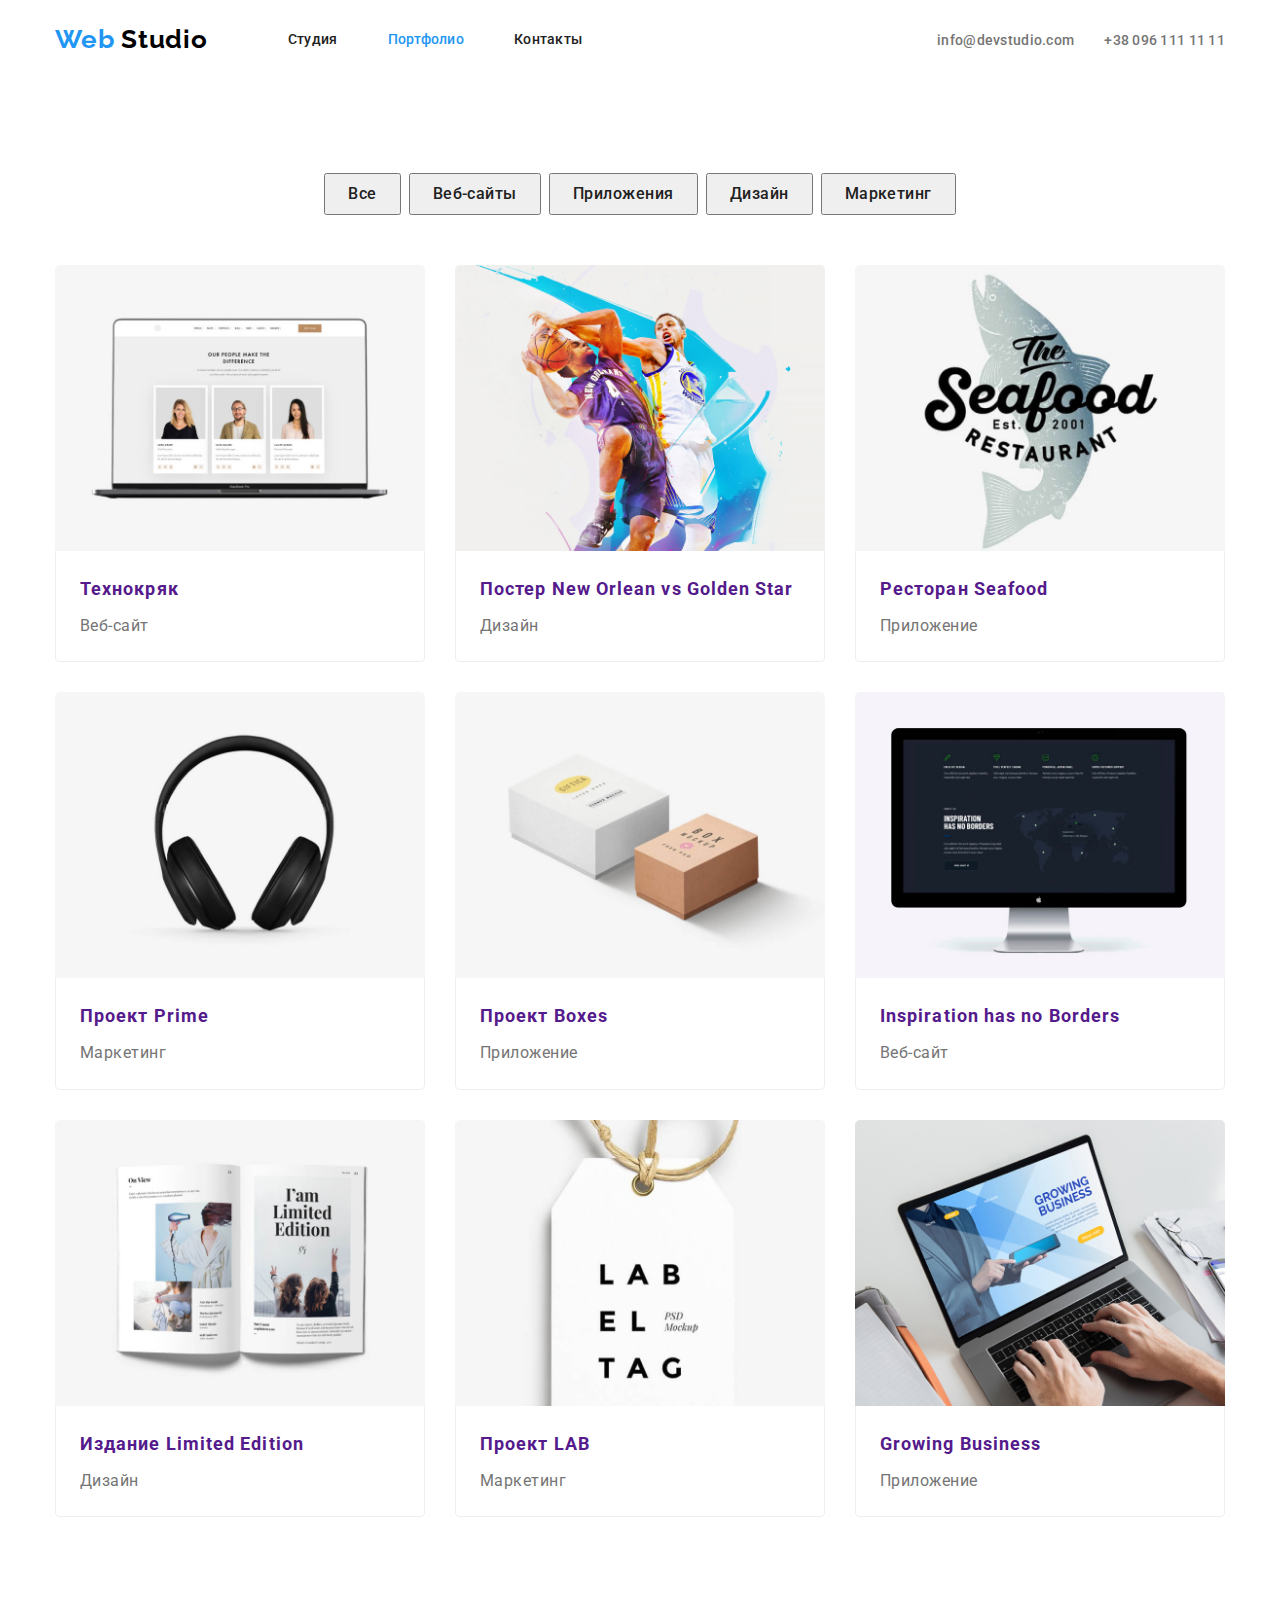
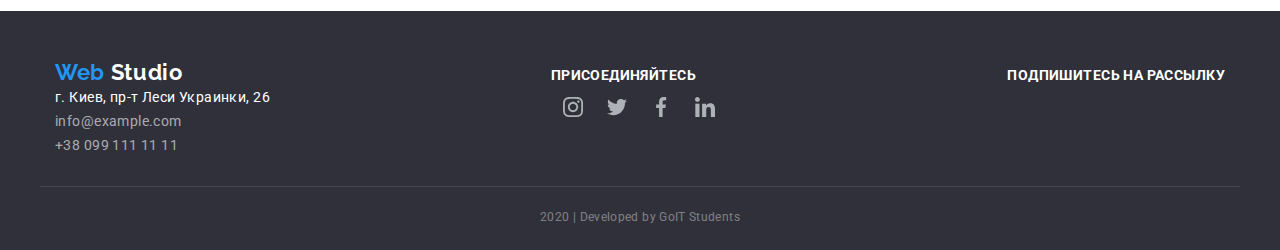
==== commit 810cae9b: "!!!!!" ====
--- a/portfolio.html
+++ b/portfolio.html
@@ -53,21 +53,25 @@
         <div class="container">
           <h1 class="hidden">Портфолио компании</h1>
           <ul class="buttons">
-            <div class="item">
-              <li><button class="filters" type="button">Все</button></li>
-            </div>
-            <div class="item">
-              <li><button class="filters" type="button">Веб-сайты</button></li>
-            </div>
-            <div class="item">
-              <li><button class="filters" type="button">Приложения</button></li>
-            </div>
-            <div class="item">
-              <li><button class="filters" type="button">Дизайн</button></li>
-            </div>
-            <div class="item">
-              <li><button class="filters" type="button">Маркетинг</button></li>
-            </div>
+            <li class="item">
+              <button class="filters" type="button">Все</button>
+            </li>
+
+            <li class="item">
+              <button class="filters" type="button">Веб-сайты</button>
+            </li>
+
+            <li class="item">
+              <button class="filters" type="button">Приложения</button>
+            </li>
+
+            <li class="item">
+              <button class="filters" type="button">Дизайн</button>
+            </li>
+
+            <li class="item">
+              <button class="filters" type="button">Маркетинг</button>
+            </li>
           </ul>
           <ul class="main-text">
             <li class="flex-element">
@@ -75,15 +79,17 @@
                 <img
                   src="./Images2/Технокряк.jpg"
                   alt="Фотографии людей на экране"
-                  width="370px"
-                />
-                <h2 class="titles">Технокряк</h2>
-                <p class="choice">Веб-сайт</p>
-                <!--<p class="text">
-                  Технокряк это современная площадка распространения
-                  коронавируса. Компании используют эту платформу для цифрового
-                  шпионажа и атак на защищённые сервера конкурентов.
-                </p>-->
+                  width="370"
+                />
+                <div class="card-content">
+                  <h2 class="titles">Технокряк</h2>
+                  <p class="choice">Веб-сайт</p>
+                  <!--<p class="text">
+                  Технокряк это современная площадка распространения
+                  коронавируса. Компании используют эту платформу для цифрового
+                  шпионажа и атак на защищённые сервера конкурентов.
+                </p>-->
+                </div>
               </a>
             </li>
             <li class="flex-element">
@@ -91,15 +97,17 @@
                 <img
                   src="./Images2/Постер.jpg"
                   alt="Два баскетболиста"
-                  width="370px"
-                />
-                <h2 class="titles">Постер New Orlean vs Golden Stars</h2>
-                <p class="choice">Дизайн</p>
-                <!--<p class="text">
-                  Технокряк это современная площадка распространения
-                  коронавируса. Компании используют эту платформу для цифрового
-                  шпионажа и атак на защищённые сервера конкурентов.
-                </p>-->
+                  width="370"
+                />
+                <div class="card-content">
+                  <h2 class="titles">Постер New Orlean vs Golden Star</h2>
+                  <p class="choice">Дизайн</p>
+                  <!--<p class="text">
+                  Технокряк это современная площадка распространения
+                  коронавируса. Компании используют эту платформу для цифрового
+                  шпионажа и атак на защищённые сервера конкурентов.
+                </p>-->
+                </div>
               </a>
             </li>
             <li class="flex-element">
@@ -109,13 +117,15 @@
                   alt="Логотип ресторана"
                   width="370"
                 />
-                <h2 class="titles">Ресторан Seafood</h2>
-                <p class="choice">Приложение</p>
-                <!--<p class="text">
-                  Технокряк это современная площадка распространения
-                  коронавируса. Компании используют эту платформу для цифрового
-                  шпионажа и атак на защищённые сервера конкурентов.
-                </p>-->
+                <div class="card-content">
+                  <h2 class="titles">Ресторан Seafood</h2>
+                  <p class="choice">Приложение</p>
+                  <!--<p class="text">
+                  Технокряк это современная площадка распространения
+                  коронавируса. Компании используют эту платформу для цифрового
+                  шпионажа и атак на защищённые сервера конкурентов.
+                </p>-->
+                </div>
               </a>
             </li>
             <li class="flex-element">
@@ -123,15 +133,17 @@
                 <img
                   src="./Images2/ПроектPrime.jpg"
                   alt="Наушники"
-                  width="370px"
-                />
-                <h2 class="titles">Проект Prime</h2>
-                <p class="choice">Маркетинг</p>
-                <!--<p class="text">
-                  Технокряк это современная площадка распространения
-                  коронавируса. Компании используют эту платформу для цифрового
-                  шпионажа и атак на защищённые сервера конкурентов.
-                </p>-->
+                  width="370"
+                />
+                <div class="card-content">
+                  <h2 class="titles">Проект Prime</h2>
+                  <p class="choice">Маркетинг</p>
+                  <!--<p class="text">
+                  Технокряк это современная площадка распространения
+                  коронавируса. Компании используют эту платформу для цифрового
+                  шпионажа и атак на защищённые сервера конкурентов.
+                </p>-->
+                </div>
               </a>
             </li>
             <li class="flex-element">
@@ -139,15 +151,17 @@
                 <img
                   src="./Images2/ПроектBoxes.jpg"
                   alt="коробки"
-                  width="370px"
-                />
-                <h2 class="titles">Проект Boxes</h2>
-                <p class="choice">Приложение</p>
-                <!--<p class="text">
-                  Технокряк это современная площадка распространения
-                  коронавируса. Компании используют эту платформу для цифрового
-                  шпионажа и атак на защищённые сервера конкурентов.
-                </p>-->
+                  width="370"
+                />
+                <div class="card-content">
+                  <h2 class="titles">Проект Boxes</h2>
+                  <p class="choice">Приложение</p>
+                  <!--<p class="text">
+                  Технокряк это современная площадка распространения
+                  коронавируса. Компании используют эту платформу для цифрового
+                  шпионажа и атак на защищённые сервера конкурентов.
+                </p>-->
+                </div>
               </a>
             </li>
             <li class="flex-element">
@@ -155,15 +169,17 @@
                 <img
                   src="./Images2/InspirationhasnoBorders.jpg"
                   alt="Монитор компьютера"
-                  width="370px"
-                />
-                <h2 class="titles">Inspiration has no Borders</h2>
-                <p class="choice">Веб-сайт</p>
-                <!--<p class="text">
-                  Технокряк это современная площадка распространения
-                  коронавируса. Компании используют эту платформу для цифрового
-                  шпионажа и атак на защищённые сервера конкурентов.
-                </p>-->
+                  width="370"
+                />
+                <div class="card-content">
+                  <h2 class="titles">Inspiration has no Borders</h2>
+                  <p class="choice">Веб-сайт</p>
+                  <!--<p class="text">
+                  Технокряк это современная площадка распространения
+                  коронавируса. Компании используют эту платформу для цифрового
+                  шпионажа и атак на защищённые сервера конкурентов.
+                </p>-->
+                </div>
               </a>
             </li>
             <li class="flex-element">
@@ -171,27 +187,31 @@
                 <img
                   src="./Images2/ИзданиеLimitedEdition.jpg"
                   alt="Открытый журнал"
-                  width="370px"
-                />
-                <h2 class="titles">Издание Limited Edition</h2>
-                <p class="choice">Дизайн</p>
-                <!--<p class="text">
-                  Технокряк это современная площадка распространения
-                  коронавируса. Компании используют эту платформу для цифрового
-                  шпионажа и атак на защищённые сервера конкурентов.
-                </p>-->
-              </a>
-            </li>
-            <li class="flex-element">
-              <a href="">
-                <img src="./Images2/ПроектLAB.jpg" alt="Бирка" width="370px" />
-                <h2 class="titles">Проект LAB</h2>
-                <p class="choice">Маркетинг</p>
-                <!--<p class="text">
-                  Технокряк это современная площадка распространения
-                  коронавируса. Компании используют эту платформу для цифрового
-                  шпионажа и атак на защищённые сервера конкурентов.
-                </p>-->
+                  width="370"
+                />
+                <div class="card-content">
+                  <h2 class="titles">Издание Limited Edition</h2>
+                  <p class="choice">Дизайн</p>
+                  <!--<p class="text">
+                  Технокряк это современная площадка распространения
+                  коронавируса. Компании используют эту платформу для цифрового
+                  шпионажа и атак на защищённые сервера конкурентов.
+                </p>-->
+                </div>
+              </a>
+            </li>
+            <li class="flex-element">
+              <a href="">
+                <img src="./Images2/ПроектLAB.jpg" alt="Бирка" width="370" />
+                <div class="card-content">
+                  <h2 class="titles">Проект LAB</h2>
+                  <p class="choice">Маркетинг</p>
+                  <!--<p class="text">
+                  Технокряк это современная площадка распространения
+                  коронавируса. Компании используют эту платформу для цифрового
+                  шпионажа и атак на защищённые сервера конкурентов.
+                </p>-->
+                </div>
               </a>
             </li>
             <li class="flex-element">
@@ -199,15 +219,17 @@
                 <img
                   src="./Images2/GrowingBusiness.jpg"
                   alt="Работа за ноутбуком"
-                  width="370px"
-                />
-                <h2 class="titles">Growing Business</h2>
-                <p class="choice">Приложение</p>
-                <!--<p class="text">
-                  Технокряк это современная площадка распространения
-                  коронавируса. Компании используют эту платформу для цифрового
-                  шпионажа и атак на защищённые сервера конкурентов.
-                </p>-->
+                  width="370"
+                />
+                <div class="card-content">
+                  <h2 class="titles">Growing Business</h2>
+                  <p class="choice">Приложение</p>
+                  <!--<p class="text">
+                  Технокряк это современная площадка распространения
+                  коронавируса. Компании используют эту платформу для цифрового
+                  шпионажа и атак на защищённые сервера конкурентов.
+                </p>-->
+                </div>
               </a>
             </li>
           </ul>
@@ -215,7 +237,7 @@
       </section>
     </main>
     <!--Футер-->
-    <footer>
+    <footer class="footer-section">
       <div class="container footer">
         <div>
           <a href="" class="logo-footer">
@@ -223,27 +245,46 @@
             <span class="footer-color-logo">Studio</span>
           </a>
           <address>
-            <p> г. Киев, пр-т Леси Украинки, 26 </p></span>
-    
-            <span class="contacts">info@example.com</span><br>
+            <p>г. Киев, пр-т Леси Украинки, 26</p>
+
+            <span class="contacts">info@example.com</span><br />
             <span class="contacts">+38 099 111 11 11</span>
           </address>
-    
         </div>
         <div>
           <b class="join">ПРИСОЕДИНЯЙТЕСЬ</b>
           <ul class="social-links">
             <li>
-              <a href=""><img src="./Images/instagram.svg" class="social-logo" alt="логотип инстаграм" /></a>
-            </li>
-            <li>
-              <a href=""><img src="./Images/twitter.svg" class="social-logo" alt="логотип твиттер" /></a>
-            </li>
-            <li>
-              <a href=""><img src="./Images/facebook.svg" class="social-logo" alt="логотип фейсбук" /></a>
-            </li>
-            <li>
-              <a href=""><img src="./Images/linkedin.svg" class="social-logo" alt="логотип линкедин" /></a>
+              <a href=""
+                ><img
+                  src="./Images/instagram.svg"
+                  class="social-logo"
+                  alt="логотип инстаграм"
+              /></a>
+            </li>
+            <li>
+              <a href=""
+                ><img
+                  src="./Images/twitter.svg"
+                  class="social-logo"
+                  alt="логотип твиттер"
+              /></a>
+            </li>
+            <li>
+              <a href=""
+                ><img
+                  src="./Images/facebook.svg"
+                  class="social-logo"
+                  alt="логотип фейсбук"
+              /></a>
+            </li>
+            <li>
+              <a href=""
+                ><img
+                  src="./Images/linkedin.svg"
+                  class="social-logo"
+                  alt="логотип линкедин"
+              /></a>
             </li>
           </ul>
         </div>
--- a/css/main.css
+++ b/css/main.css
@@ -34,6 +34,14 @@
 a {
   text-decoration: none;
 }
+.hidden {
+  display: none;
+}
+img {
+  display: block;
+  max-width: 100%;
+  height: auto;
+}
 
 /* header */
 
@@ -43,7 +51,6 @@
   padding-right: 15px;
   margin-left: auto;
   margin-right: auto;
-  outline: 2px solid tomato;
 }
 .main-nav {
   display: flex;
@@ -120,6 +127,10 @@
 }
 
 /* footer */
+.footer-section {
+  padding-top: 48px;
+}
+
 footer {
   background-color: #2f303a;
 }
@@ -127,10 +138,10 @@
   display: flex;
   align-items: baseline;
   justify-content: space-between;
-  padding-top: 48px;
   border-bottom-width: 1px;
   border-bottom-style: solid;
   border-bottom-color: rgba(255, 255, 255, 0.1);
+  padding-bottom: 28px;
 }
 .footer-color-logo {
   color: #ffffff;
--- a/css/portfolio.css
+++ b/css/portfolio.css
@@ -13,7 +13,7 @@
   line-height: 1.6;
   letter-spacing: 0.03em;
   min-width: 73px;
-  border-radius: 4px;
+
   color: #212121;
 }
 .filters:hover,
@@ -24,25 +24,18 @@
 .buttons {
   display: flex;
   justify-content: center;
-  text-align: center;
 }
-.buttons .filters + .filters {
-  margin-left: 8px;
-}
+
 .buttons .item + .item {
   margin-left: 8px;
 }
-
 .titles {
   font-weight: 700;
   font-size: 18px;
   line-height: 2;
   letter-spacing: 0.06em;
-  margin-top: 20px;
 }
-.hidden {
-  display: none;
-}
+
 .choice {
   font-weight: 400;
   font-size: 16px;
@@ -63,11 +56,25 @@
   flex-wrap: wrap;
   margin-top: 50px;
 }
+
 .main-text .flex-element {
   margin-right: 30px;
+  margin-top: 30px;
+  width: 370px;
+}
+.flex-element:nth-child(-n + 3) {
+  margin-top: 0;
 }
 .flex-element:nth-child(3n) {
   margin-right: 0;
+}
+.card-content {
+  border: 1px solid #eeeeee;
+  border-radius: 5px;
+  border-top: none;
+  border-top-left-radius: 0;
+  border-top-right-radius: 0;
+  padding: 20px 24px;
 }
 .social-logo:hover,
 .client-logo:hover,
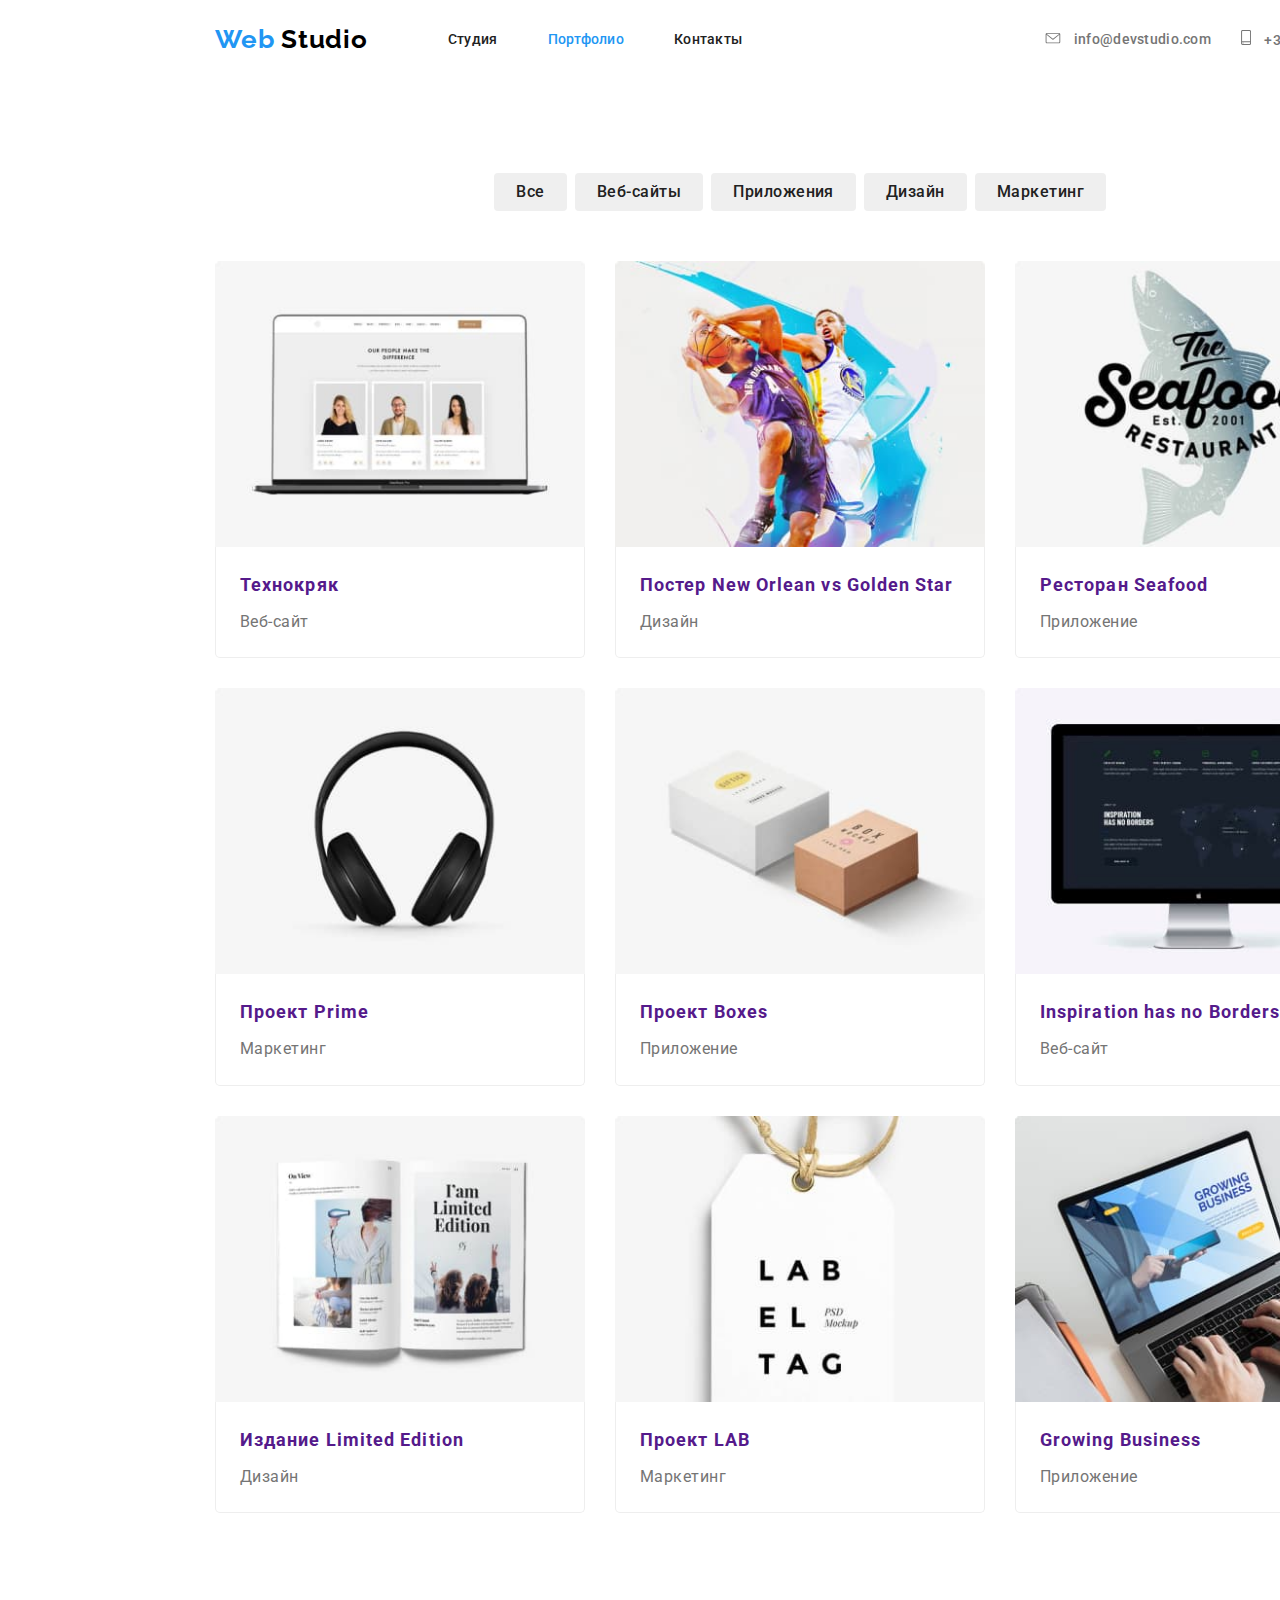
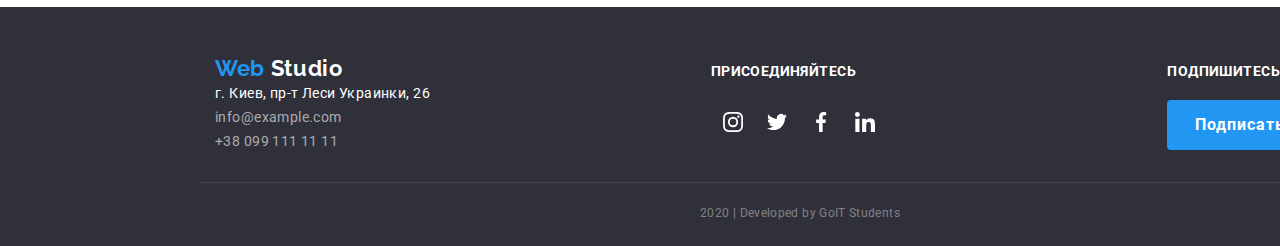
==== commit a0c5ae76: "!!!!!!!" ====
--- a/portfolio.html
+++ b/portfolio.html
@@ -33,15 +33,22 @@
           </li>
           <li class="item"><a href="" class="header-nav">Контакты</a></li>
         </ul>
-        <ul class="header-contacns">
+
+        <ul class="header-contacts">
           <li class="item">
-            <a href="mailto:info@devstudio.com" class="contacts-links"
-              >info@devstudio.com</a
+            <a href="mailto:info@devstudio.com" class="contacts-links">
+              <svg class="contact-logo envelope">
+                <use href="./Images/symbol-defs.svg#envelope"></use>
+              </svg>
+              info@devstudio.com</a
             >
           </li>
           <li class="item">
-            <a href="tel:+380961111111" class="contacts-links"
-              >+38 096 111 11 11</a
+            <a href="tel:+380961111111" class="contacts-links">
+              <svg class="contact-logo tel">
+                <use href="./Images/symbol-defs.svg#smartphone"></use>
+              </svg>
+              +38 096 111 11 11</a
             >
           </li>
         </ul>
@@ -255,41 +262,44 @@
           <b class="join">ПРИСОЕДИНЯЙТЕСЬ</b>
           <ul class="social-links">
             <li>
-              <a href=""
-                ><img
-                  src="./Images/instagram.svg"
-                  class="social-logo"
-                  alt="логотип инстаграм"
-              /></a>
-            </li>
+              <a href="" class="social-link">
+                <svg class="social-logo-footer">
+                  <use href="./Images/symbol-defs.svg#instagram"></use>
+                </svg>
+              </a>
+            </li>
+
             <li>
-              <a href=""
-                ><img
-                  src="./Images/twitter.svg"
-                  class="social-logo"
-                  alt="логотип твиттер"
-              /></a>
+              <a href="" class="social-link">
+                <svg class="social-logo-footer">
+                  <use href="./Images/symbol-defs.svg#twitter"></use>
+                </svg>
+              </a>
             </li>
             <li>
-              <a href=""
-                ><img
-                  src="./Images/facebook.svg"
-                  class="social-logo"
-                  alt="логотип фейсбук"
-              /></a>
+              <a href="" class="social-link">
+                <svg class="social-logo-footer">
+                  <use href="./Images/symbol-defs.svg#facebook"></use>
+                </svg>
+              </a>
             </li>
             <li>
-              <a href=""
-                ><img
-                  src="./Images/linkedin.svg"
-                  class="social-logo"
-                  alt="логотип линкедин"
-              /></a>
+              <a href="" class="social-link">
+                <svg class="social-logo-footer">
+                  <use href="./Images/symbol-defs.svg#linkedin"></use>
+                </svg>
+              </a>
             </li>
           </ul>
         </div>
         <div>
           <p class="join">ПОДПИШИТЕСЬ НА РАССЫЛКУ</p>
+          <a href="" class="button subscribe"
+            >Подписаться
+            <svg class="subscribe-icon">
+              <use href="./Images/symbol-defs.svg#iconsend"></use>
+            </svg>
+          </a>
         </div>
       </div>
       <p class="end">2020 | Developed by GoIT Students</p>
--- a/css/main.css
+++ b/css/main.css
@@ -18,6 +18,7 @@
   color: var(--primary-text-color);
   background-color: #ffffff;
   font-family: roboto, sans-serif;
+  width: 1600px;
 }
 h1,
 h2,
@@ -42,6 +43,22 @@
   max-width: 100%;
   height: auto;
 }
+.button {
+  display: inline-flex;
+  border-radius: 4px;
+  min-width: 200px;
+  height: 50px;
+  font-weight: 700;
+  font-size: 16px;
+  line-height: 1.9;
+  letter-spacing: 0.06em;
+  text-align: center;
+  color: #ffffff;
+  background-color: var(--accent-color);
+}
+ul {
+  list-style: none;
+}
 
 /* header */
 
@@ -91,13 +108,6 @@
 .header-nav:focus {
   color: #2196f3;
 }
-.header-contacns {
-  display: flex;
-  margin-left: auto;
-}
-.header-contacns .item + .item {
-  margin-left: 30px;
-}
 .site-nav .current {
   color: var(--accent-color);
 }
@@ -108,9 +118,13 @@
 .site-nav .item + .item {
   margin-left: 50px;
 }
-
-ul {
-  list-style: none;
+.header-contacts {
+  display: flex;
+  margin-left: auto;
+}
+
+.header-contacts .item + .item {
+  margin-left: 30px;
 }
 
 .contacts-links {
@@ -120,10 +134,25 @@
   letter-spacing: 0.02em;
   color: #757575;
 }
-
+.contact-logo {
+  fill: #757575;
+  margin-right: 10px;
+}
+.envelope {
+  width: 16px;
+  height: 11px;
+}
+.tel {
+  width: 10px;
+  height: 15px;
+}
 .contacts-links:hover,
 .contacts-links:focus {
   color: var(--accent-color);
+}
+.contacts-links:hover .contact-logo,
+.contacts-links:focus .contact-logo {
+  fill: var(--accent-color);
 }
 
 /* footer */
@@ -170,18 +199,57 @@
   color: rgba(255, 255, 255, 0.6);
 }
 .join {
+  display: block;
   font-weight: 700;
   font-size: 14px;
   line-height: 1.14;
   letter-spacing: 0.03em;
   color: #ffffff;
-}
+  margin-bottom: 20px;
+}
+.subscribe {
+  padding: 10px 28px;
+  margin-right: 10px;
+}
+.subscribe-icon {
+  margin-left: 10px;
+  width: 24px;
+  height: 24px;
+}
+
 .social-links {
   display: flex;
 }
+
 .social-logo {
+  fill: #afb1b8;
+  width: 20px;
+  height: 20px;
+}
+.social-logo-footer {
+  fill: #ffffff;
+  width: 20px;
+  height: 20px;
+}
+
+.social-link:hover .social-logo,
+.social-link:focus .social-logo {
+  fill: #ffffff;
+}
+
+.social-link:hover,
+.social-link:focus {
+  background-color: var(--accent-color);
+}
+
+.social-link {
+  display: block;
+  border-radius: 50%;
+  width: 44px;
+  height: 44px;
   padding: 12px;
 }
+
 .end {
   font-weight: normal;
   font-size: 12px;
--- a/css/portfolio.css
+++ b/css/portfolio.css
@@ -13,11 +13,16 @@
   line-height: 1.6;
   letter-spacing: 0.03em;
   min-width: 73px;
+  border: none;
+  border-radius: 4px;
+  cursor: pointer;
 
   color: #212121;
 }
 .filters:hover,
 .filters:focus {
+  box-shadow: 0px 2px 2px rgba(0, 0, 0, 0.12), 0px 1px 2px rgba(0, 0, 0, 0.08),
+    0px 3px 1px rgba(0, 0, 0, 0.1);
   background-color: var(--accent-color);
   color: #ffffff;
 }
@@ -62,6 +67,11 @@
   margin-top: 30px;
   width: 370px;
 }
+.flex-element:hover,
+.flex-element:focus {
+  box-shadow: 1px 4px 6px rgba(0, 0, 0, 0.16), 0px 4px 4px rgba(0, 0, 0, 0.06),
+    0px 1px 1px rgba(0, 0, 0, 0.12);
+}
 .flex-element:nth-child(-n + 3) {
   margin-top: 0;
 }
@@ -76,9 +86,3 @@
   border-top-right-radius: 0;
   padding: 20px 24px;
 }
-.social-logo:hover,
-.client-logo:hover,
-.social-logo:focus,
-.client-logo:focus {
-  background-color: var(--accent-color);
-}
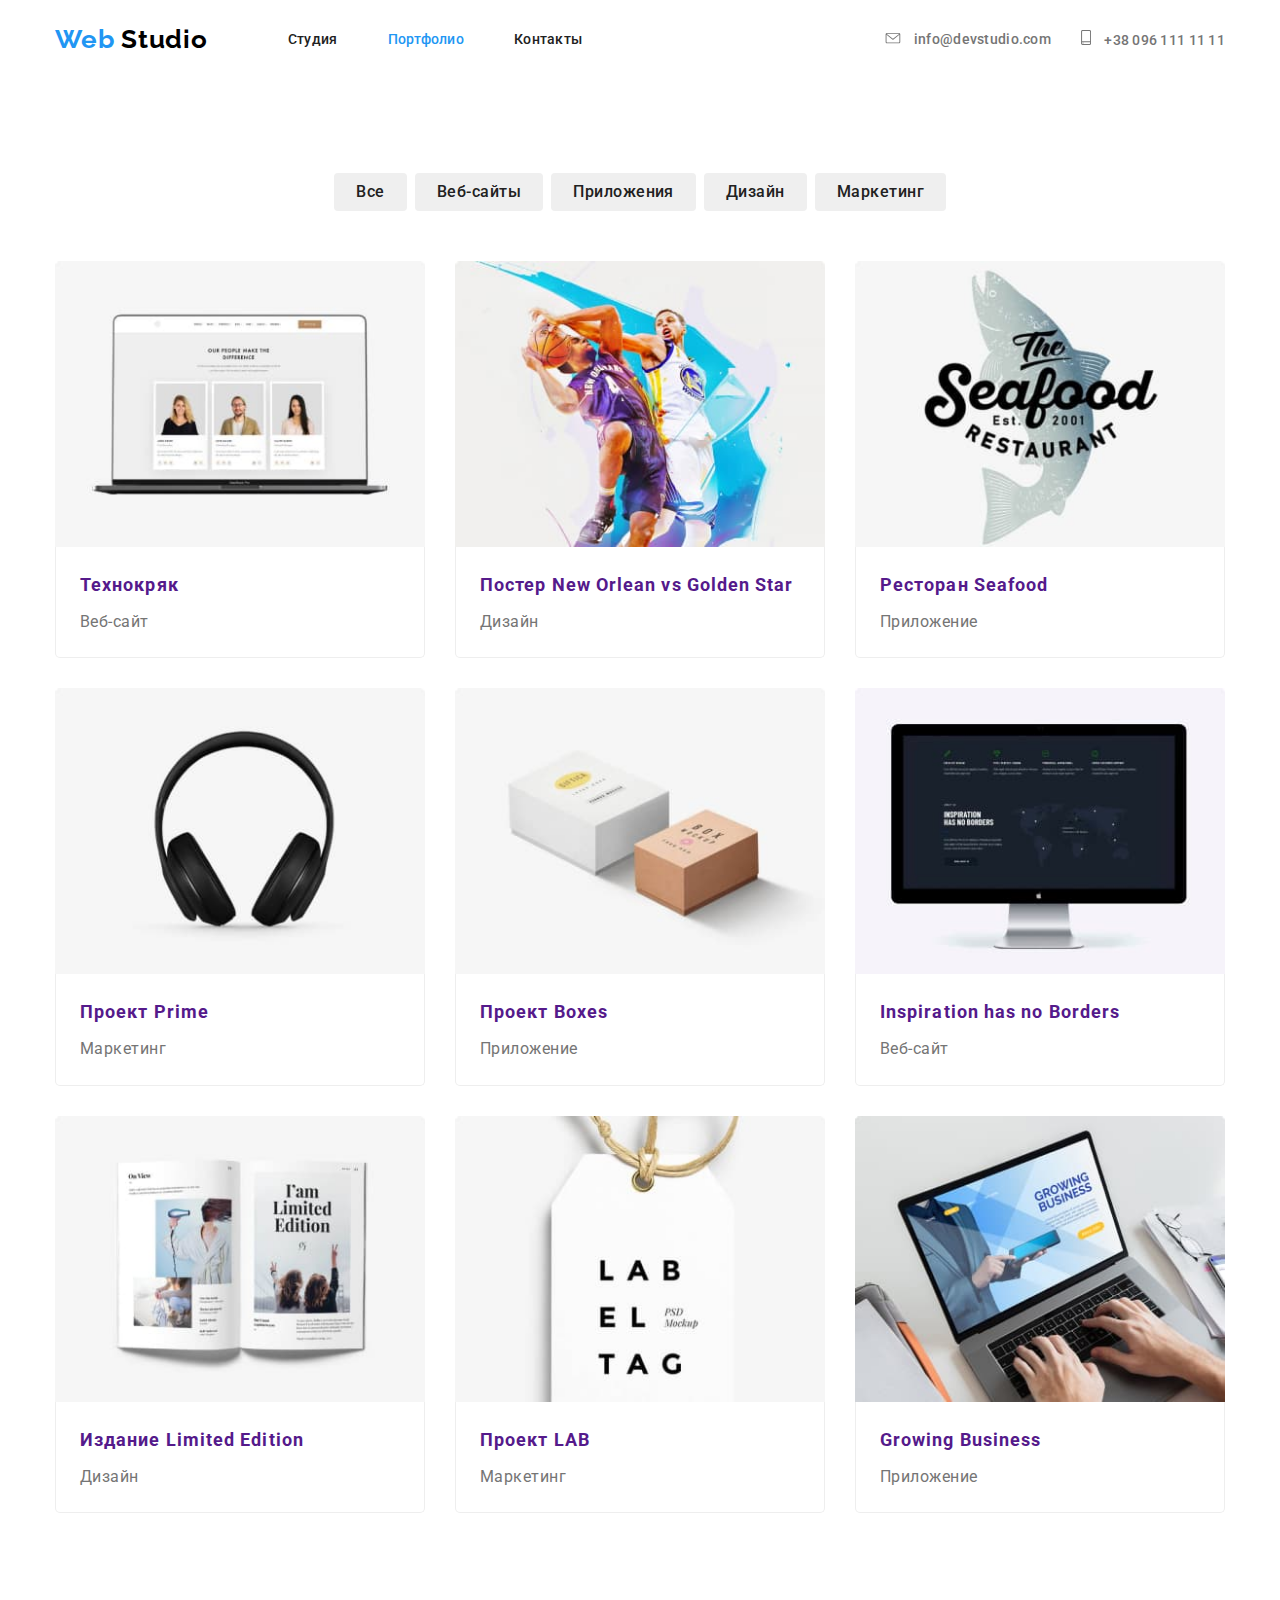
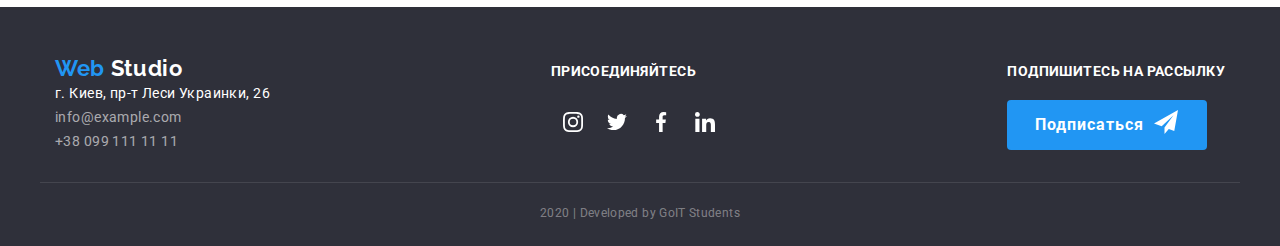
==== commit 13e57079: "Добавляет псевдоелементы" ====
--- a/portfolio.html
+++ b/portfolio.html
@@ -83,159 +83,207 @@
           <ul class="main-text">
             <li class="flex-element">
               <a href="">
-                <img
-                  src="./Images2/Технокряк.jpg"
-                  alt="Фотографии людей на экране"
-                  width="370"
-                />
+                <div class="card-image">
+                  <img
+                    src="./Images2/Технокряк.jpg"
+                    alt="Фотографии людей на экране"
+                    width="370"
+                  />
+
+                  <div class="card-text">
+                    <p class="text">
+                      Технокряк это современная площадка распространения
+                      коронавируса. Компании используют эту платформу для
+                      цифрового шпионажа и атак на защищённые сервера
+                      конкурентов.
+                    </p>
+                  </div>
+                </div>
+
                 <div class="card-content">
                   <h2 class="titles">Технокряк</h2>
                   <p class="choice">Веб-сайт</p>
-                  <!--<p class="text">
-                  Технокряк это современная площадка распространения
-                  коронавируса. Компании используют эту платформу для цифрового
-                  шпионажа и атак на защищённые сервера конкурентов.
-                </p>-->
-                </div>
-              </a>
-            </li>
-            <li class="flex-element">
-              <a href="">
-                <img
-                  src="./Images2/Постер.jpg"
-                  alt="Два баскетболиста"
-                  width="370"
-                />
+                </div>
+              </a>
+            </li>
+            <li class="flex-element">
+              <a href="">
+                <div class="card-image">
+                  <img
+                    src="./Images2/Постер.jpg"
+                    alt="Два баскетболиста"
+                    width="370"
+                  />
+                  <div class="card-text">
+                    <p class="text">
+                      Технокряк это современная площадка распространения
+                      коронавируса. Компании используют эту платформу для
+                      цифрового шпионажа и атак на защищённые сервера
+                      конкурентов.
+                    </p>
+                  </div>
+                </div>
                 <div class="card-content">
                   <h2 class="titles">Постер New Orlean vs Golden Star</h2>
                   <p class="choice">Дизайн</p>
-                  <!--<p class="text">
-                  Технокряк это современная площадка распространения
-                  коронавируса. Компании используют эту платформу для цифрового
-                  шпионажа и атак на защищённые сервера конкурентов.
-                </p>-->
-                </div>
-              </a>
-            </li>
-            <li class="flex-element">
-              <a href="">
-                <img
-                  src="./Images2/РесторанSeafood.jpg"
-                  alt="Логотип ресторана"
-                  width="370"
-                />
+                </div>
+              </a>
+            </li>
+            <li class="flex-element">
+              <a href="">
+                <div class="card-image">
+                  <img
+                    src="./Images2/РесторанSeafood.jpg"
+                    alt="Логотип ресторана"
+                    width="370"
+                  />
+                  <div class="card-text">
+                    <p class="text">
+                      Технокряк это современная площадка распространения
+                      коронавируса. Компании используют эту платформу для
+                      цифрового шпионажа и атак на защищённые сервера
+                      конкурентов.
+                    </p>
+                  </div>
+                </div>
+
                 <div class="card-content">
                   <h2 class="titles">Ресторан Seafood</h2>
                   <p class="choice">Приложение</p>
-                  <!--<p class="text">
-                  Технокряк это современная площадка распространения
-                  коронавируса. Компании используют эту платформу для цифрового
-                  шпионажа и атак на защищённые сервера конкурентов.
-                </p>-->
-                </div>
-              </a>
-            </li>
-            <li class="flex-element">
-              <a href="">
-                <img
-                  src="./Images2/ПроектPrime.jpg"
-                  alt="Наушники"
-                  width="370"
-                />
+                </div>
+              </a>
+            </li>
+            <li class="flex-element">
+              <a href="">
+                <div class="card-image">
+                  <img
+                    src="./Images2/ПроектPrime.jpg"
+                    alt="Наушники"
+                    width="370"
+                  />
+                  <div class="card-text">
+                    <p class="text">
+                      Технокряк это современная площадка распространения
+                      коронавируса. Компании используют эту платформу для
+                      цифрового шпионажа и атак на защищённые сервера
+                      конкурентов.
+                    </p>
+                  </div>
+                </div>
                 <div class="card-content">
                   <h2 class="titles">Проект Prime</h2>
                   <p class="choice">Маркетинг</p>
-                  <!--<p class="text">
-                  Технокряк это современная площадка распространения
-                  коронавируса. Компании используют эту платформу для цифрового
-                  шпионажа и атак на защищённые сервера конкурентов.
-                </p>-->
-                </div>
-              </a>
-            </li>
-            <li class="flex-element">
-              <a href="">
-                <img
-                  src="./Images2/ПроектBoxes.jpg"
-                  alt="коробки"
-                  width="370"
-                />
+                </div>
+              </a>
+            </li>
+            <li class="flex-element">
+              <a href="">
+                <div class="card-image">
+                  <img
+                    src="./Images2/ПроектBoxes.jpg"
+                    alt="коробки"
+                    width="370"
+                  />
+                  <div class="card-text">
+                    <p class="text">
+                      Технокряк это современная площадка распространения
+                      коронавируса. Компании используют эту платформу для
+                      цифрового шпионажа и атак на защищённые сервера
+                      конкурентов.
+                    </p>
+                  </div>
+                </div>
                 <div class="card-content">
                   <h2 class="titles">Проект Boxes</h2>
                   <p class="choice">Приложение</p>
-                  <!--<p class="text">
-                  Технокряк это современная площадка распространения
-                  коронавируса. Компании используют эту платформу для цифрового
-                  шпионажа и атак на защищённые сервера конкурентов.
-                </p>-->
-                </div>
-              </a>
-            </li>
-            <li class="flex-element">
-              <a href="">
-                <img
-                  src="./Images2/InspirationhasnoBorders.jpg"
-                  alt="Монитор компьютера"
-                  width="370"
-                />
+                </div>
+              </a>
+            </li>
+            <li class="flex-element">
+              <a href="">
+                <div class="card-image">
+                  <img
+                    src="./Images2/InspirationhasnoBorders.jpg"
+                    alt="Монитор компьютера"
+                    width="370"
+                  />
+                  <div class="card-text">
+                    <p class="text">
+                      Технокряк это современная площадка распространения
+                      коронавируса. Компании используют эту платформу для
+                      цифрового шпионажа и атак на защищённые сервера
+                      конкурентов.
+                    </p>
+                  </div>
+                </div>
                 <div class="card-content">
                   <h2 class="titles">Inspiration has no Borders</h2>
                   <p class="choice">Веб-сайт</p>
-                  <!--<p class="text">
-                  Технокряк это современная площадка распространения
-                  коронавируса. Компании используют эту платформу для цифрового
-                  шпионажа и атак на защищённые сервера конкурентов.
-                </p>-->
-                </div>
-              </a>
-            </li>
-            <li class="flex-element">
-              <a href="">
-                <img
-                  src="./Images2/ИзданиеLimitedEdition.jpg"
-                  alt="Открытый журнал"
-                  width="370"
-                />
+                </div>
+              </a>
+            </li>
+            <li class="flex-element">
+              <a href="">
+                <div class="card-image">
+                  <img
+                    src="./Images2/ИзданиеLimitedEdition.jpg"
+                    alt="Открытый журнал"
+                    width="370"
+                  />
+                  <div class="card-text">
+                    <p class="text">
+                      Технокряк это современная площадка распространения
+                      коронавируса. Компании используют эту платформу для
+                      цифрового шпионажа и атак на защищённые сервера
+                      конкурентов.
+                    </p>
+                  </div>
+                </div>
                 <div class="card-content">
                   <h2 class="titles">Издание Limited Edition</h2>
                   <p class="choice">Дизайн</p>
-                  <!--<p class="text">
-                  Технокряк это современная площадка распространения
-                  коронавируса. Компании используют эту платформу для цифрового
-                  шпионажа и атак на защищённые сервера конкурентов.
-                </p>-->
-                </div>
-              </a>
-            </li>
-            <li class="flex-element">
-              <a href="">
-                <img src="./Images2/ПроектLAB.jpg" alt="Бирка" width="370" />
+                </div>
+              </a>
+            </li>
+            <li class="flex-element">
+              <a href="">
+                <div class="card-image">
+                  <img src="./Images2/ПроектLAB.jpg" alt="Бирка" width="370" />
+                  <div class="card-text">
+                    <p class="text">
+                      Технокряк это современная площадка распространения
+                      коронавируса. Компании используют эту платформу для
+                      цифрового шпионажа и атак на защищённые сервера
+                      конкурентов.
+                    </p>
+                  </div>
+                </div>
                 <div class="card-content">
                   <h2 class="titles">Проект LAB</h2>
                   <p class="choice">Маркетинг</p>
-                  <!--<p class="text">
-                  Технокряк это современная площадка распространения
-                  коронавируса. Компании используют эту платформу для цифрового
-                  шпионажа и атак на защищённые сервера конкурентов.
-                </p>-->
-                </div>
-              </a>
-            </li>
-            <li class="flex-element">
-              <a href="">
-                <img
-                  src="./Images2/GrowingBusiness.jpg"
-                  alt="Работа за ноутбуком"
-                  width="370"
-                />
+                </div>
+              </a>
+            </li>
+            <li class="flex-element">
+              <a href="">
+                <div class="card-image">
+                  <img
+                    src="./Images2/GrowingBusiness.jpg"
+                    alt="Работа за ноутбуком"
+                    width="370"
+                  />
+                  <div class="card-text">
+                    <p class="text">
+                      Технокряк это современная площадка распространения
+                      коронавируса. Компании используют эту платформу для
+                      цифрового шпионажа и атак на защищённые сервера
+                      конкурентов.
+                    </p>
+                  </div>
+                </div>
                 <div class="card-content">
                   <h2 class="titles">Growing Business</h2>
                   <p class="choice">Приложение</p>
-                  <!--<p class="text">
-                  Технокряк это современная площадка распространения
-                  коронавируса. Компании используют эту платформу для цифрового
-                  шпионажа и атак на защищённые сервера конкурентов.
-                </p>-->
                 </div>
               </a>
             </li>
--- a/css/main.css
+++ b/css/main.css
@@ -18,7 +18,6 @@
   color: var(--primary-text-color);
   background-color: #ffffff;
   font-family: roboto, sans-serif;
-  width: 1600px;
 }
 h1,
 h2,
@@ -104,12 +103,25 @@
   letter-spacing: 0.02em;
   color: #212121;
 }
+
 .header-nav:hover,
 .header-nav:focus {
   color: #2196f3;
 }
 .site-nav .current {
   color: var(--accent-color);
+  position: relative;
+}
+.current:hover::after {
+  display: inline-block;
+  position: absolute;
+  content: '';
+  background-color: var(--accent-color);
+  width: 100%;
+  height: 4px;
+  bottom: 0;
+  right: 0;
+  border-radius: 2px;
 }
 .site-nav {
   display: flex;
--- a/css/portfolio.css
+++ b/css/portfolio.css
@@ -49,6 +49,36 @@
   margin-top: 4px;
   color: #757575;
 }
+.card-image {
+  position: relative;
+  overflow: hidden;
+}
+.card-image::before {
+  display: block;
+  position: absolute;
+  content: '';
+  width: 370px;
+  height: 294px;
+  background-color: var(--accent-color);
+  opacity: 0;
+}
+
+.flex-element:hover .card-image::before {
+  opacity: 0.9;
+}
+.card-text {
+  position: absolute;
+  width: 370px;
+  height: 294px;
+  padding: 63px 24px;
+  top: 50%;
+  left: 50%;
+  transform: translate(-50%, -50%);
+  opacity: 0;
+}
+.flex-element:hover .card-text {
+  opacity: 1;
+}
 .text {
   font-weight: 400;
   font-size: 18px;
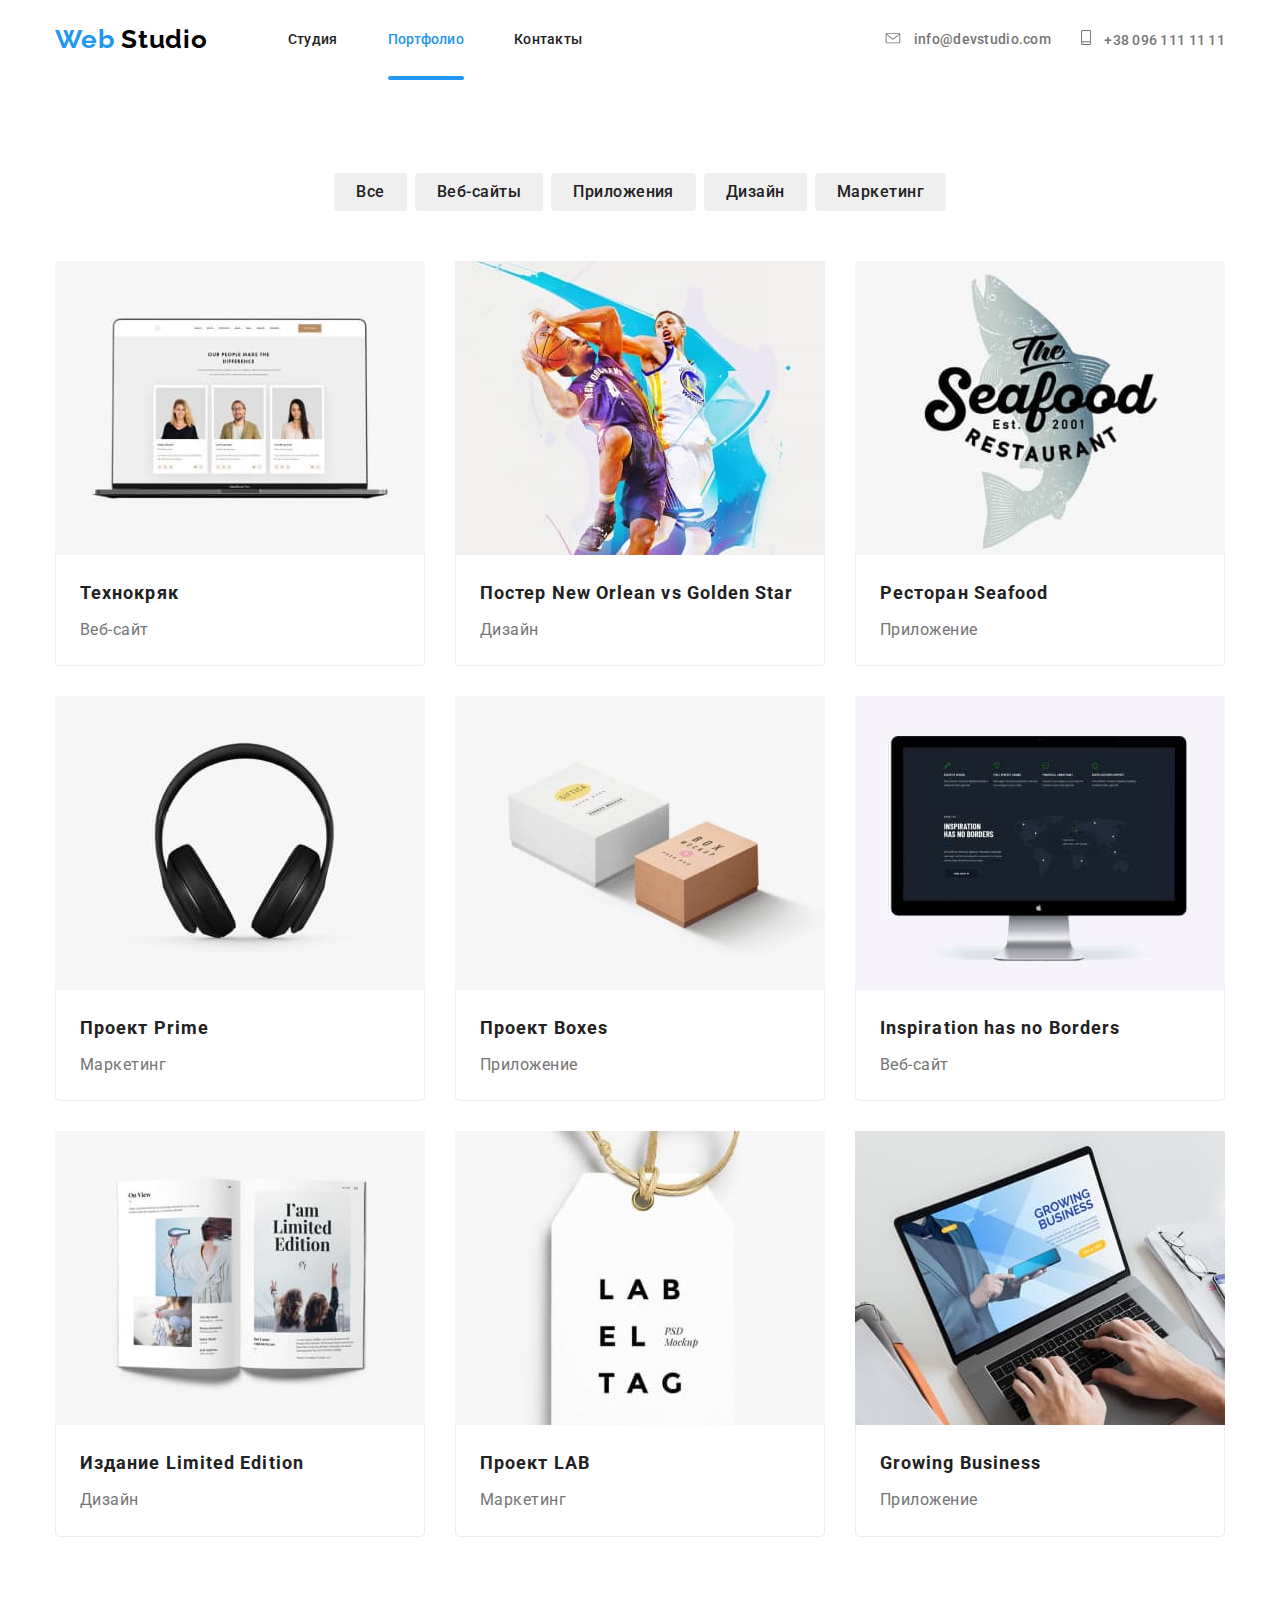
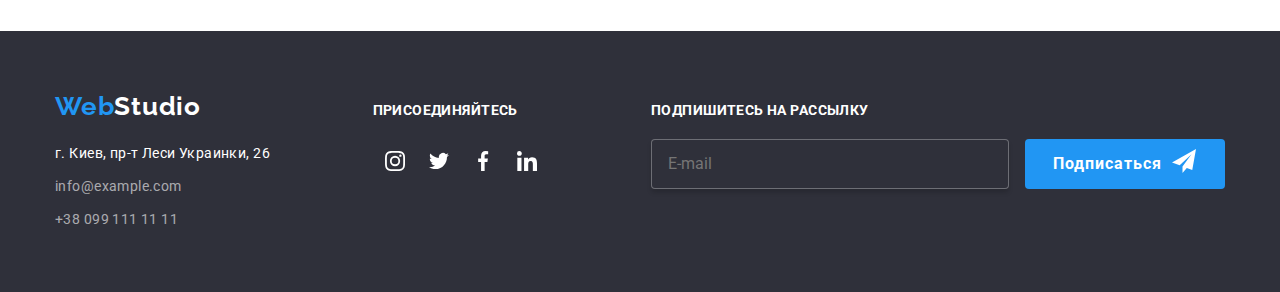
==== commit f9950ee9: "!!!!" ====
--- a/portfolio.html
+++ b/portfolio.html
@@ -12,8 +12,7 @@
       rel="stylesheet"
       href="https://cdnjs.cloudflare.com/ajax/libs/modern-normalize/0.6.0/modern-normalize.min.css"
     />
-    <link rel="stylesheet" href="./css/main.css" />
-    <link rel="stylesheet" href="./css/portfolio.css" />
+    <link rel="stylesheet" href="./css/main.min.css" />
   </head>
 
   <body>
@@ -25,17 +24,19 @@
           <span class="main-color-logo">Studio</span>
         </a>
         <ul class="site-nav">
-          <li class="item">
+          <li class="site-nav-item">
             <a href="./index.html" class="header-nav">Студия</a>
           </li>
-          <li class="item">
+          <li class="site-nav-item">
             <a href="./portfolio.html" class="header-nav current">Портфолио</a>
           </li>
-          <li class="item"><a href="" class="header-nav">Контакты</a></li>
+          <li class="site-nav-item">
+            <a href="" class="header-nav">Контакты</a>
+          </li>
         </ul>
 
         <ul class="header-contacts">
-          <li class="item">
+          <li class="header-contacts-item">
             <a href="mailto:info@devstudio.com" class="contacts-links">
               <svg class="contact-logo envelope">
                 <use href="./Images/symbol-defs.svg#envelope"></use>
@@ -43,7 +44,7 @@
               info@devstudio.com</a
             >
           </li>
-          <li class="item">
+          <li class="header-contacts-item">
             <a href="tel:+380961111111" class="contacts-links">
               <svg class="contact-logo tel">
                 <use href="./Images/symbol-defs.svg#smartphone"></use>
@@ -58,25 +59,25 @@
     <main>
       <section class="portfolio">
         <div class="container">
-          <h1 class="hidden">Портфолио компании</h1>
+          <h1 class="visually-hidden">Портфолио компании</h1>
           <ul class="buttons">
-            <li class="item">
+            <li class="buttons-item">
               <button class="filters" type="button">Все</button>
             </li>
 
-            <li class="item">
+            <li class="buttons-item">
               <button class="filters" type="button">Веб-сайты</button>
             </li>
 
-            <li class="item">
+            <li class="buttons-item">
               <button class="filters" type="button">Приложения</button>
             </li>
 
-            <li class="item">
+            <li class="buttons-item">
               <button class="filters" type="button">Дизайн</button>
             </li>
 
-            <li class="item">
+            <li class="buttons-item">
               <button class="filters" type="button">Маркетинг</button>
             </li>
           </ul>
@@ -101,7 +102,7 @@
                 </div>
 
                 <div class="card-content">
-                  <h2 class="titles">Технокряк</h2>
+                  <h2 class="card-titles">Технокряк</h2>
                   <p class="choice">Веб-сайт</p>
                 </div>
               </a>
@@ -124,7 +125,7 @@
                   </div>
                 </div>
                 <div class="card-content">
-                  <h2 class="titles">Постер New Orlean vs Golden Star</h2>
+                  <h2 class="card-titles">Постер New Orlean vs Golden Star</h2>
                   <p class="choice">Дизайн</p>
                 </div>
               </a>
@@ -148,7 +149,7 @@
                 </div>
 
                 <div class="card-content">
-                  <h2 class="titles">Ресторан Seafood</h2>
+                  <h2 class="card-titles">Ресторан Seafood</h2>
                   <p class="choice">Приложение</p>
                 </div>
               </a>
@@ -171,7 +172,7 @@
                   </div>
                 </div>
                 <div class="card-content">
-                  <h2 class="titles">Проект Prime</h2>
+                  <h2 class="card-titles">Проект Prime</h2>
                   <p class="choice">Маркетинг</p>
                 </div>
               </a>
@@ -194,7 +195,7 @@
                   </div>
                 </div>
                 <div class="card-content">
-                  <h2 class="titles">Проект Boxes</h2>
+                  <h2 class="card-titles">Проект Boxes</h2>
                   <p class="choice">Приложение</p>
                 </div>
               </a>
@@ -217,7 +218,7 @@
                   </div>
                 </div>
                 <div class="card-content">
-                  <h2 class="titles">Inspiration has no Borders</h2>
+                  <h2 class="card-titles">Inspiration has no Borders</h2>
                   <p class="choice">Веб-сайт</p>
                 </div>
               </a>
@@ -240,7 +241,7 @@
                   </div>
                 </div>
                 <div class="card-content">
-                  <h2 class="titles">Издание Limited Edition</h2>
+                  <h2 class="card-titles">Издание Limited Edition</h2>
                   <p class="choice">Дизайн</p>
                 </div>
               </a>
@@ -259,7 +260,7 @@
                   </div>
                 </div>
                 <div class="card-content">
-                  <h2 class="titles">Проект LAB</h2>
+                  <h2 class="card-titles">Проект LAB</h2>
                   <p class="choice">Маркетинг</p>
                 </div>
               </a>
@@ -282,7 +283,7 @@
                   </div>
                 </div>
                 <div class="card-content">
-                  <h2 class="titles">Growing Business</h2>
+                  <h2 class="card-titles">Growing Business</h2>
                   <p class="choice">Приложение</p>
                 </div>
               </a>
@@ -295,20 +296,21 @@
     <footer class="footer-section">
       <div class="container footer">
         <div>
-          <a href="" class="logo-footer">
+          <a href="" class="logo logo-footer">
             <span class="accent-color-logo">Web</span>
             <span class="footer-color-logo">Studio</span>
           </a>
           <address>
-            <p>г. Киев, пр-т Леси Украинки, 26</p>
-
-            <span class="contacts">info@example.com</span><br />
+            <p class="for-margin">г. Киев, пр-т Леси Украинки, 26</p>
+            <br />
+
+            <span class="contacts for-margin">info@example.com</span><br />
             <span class="contacts">+38 099 111 11 11</span>
           </address>
         </div>
         <div>
           <b class="join">ПРИСОЕДИНЯЙТЕСЬ</b>
-          <ul class="social-links">
+          <ul class="social-list-footer">
             <li>
               <a href="" class="social-link">
                 <svg class="social-logo-footer">
@@ -340,17 +342,23 @@
             </li>
           </ul>
         </div>
-        <div>
-          <p class="join">ПОДПИШИТЕСЬ НА РАССЫЛКУ</p>
-          <a href="" class="button subscribe"
-            >Подписаться
+        <form>
+          <label for="subscribe" class="join">ПОДПИШИТЕСЬ НА РАССЫЛКУ</label>
+          <input
+            type="email"
+            class="subscribe-input"
+            name="subscribe"
+            id="subscribe"
+            placeholder="E-mail"
+          />
+          <button type="submit" class="button subscribe">
+            Подписаться
             <svg class="subscribe-icon">
               <use href="./Images/symbol-defs.svg#iconsend"></use>
             </svg>
-          </a>
-        </div>
+          </button>
+        </form>
       </div>
-      <p class="end">2020 | Developed by GoIT Students</p>
     </footer>
   </body>
 </html>
--- a/css/main.min.css
+++ b/css/main.min.css
@@ -0,0 +1,2 @@
+html{-webkit-box-sizing:border-box;box-sizing:border-box}*,*::before,*::after{-webkit-box-sizing:inherit;box-sizing:inherit}body{color:#757575;background-color:#fff;font-family:roboto, sans-serif}h1,h2,h3,h4,h5,h6,ul,p{margin-top:0;margin-bottom:0;-webkit-padding-start:0;padding-inline-start:0}a{text-decoration:none}.hidden{display:none}.visually-hidden{width:1px;height:1px;margin:-1px;border:0;padding:0;clip:rect(0 0 0 0);overflow:hidden}img{display:block;max-width:100%;height:auto}.button{border-radius:4px;min-width:200px;height:50px;font-weight:700;font-size:16px;line-height:1.9;letter-spacing:0.06em;text-align:center;color:#fff;background-color:#2196f3;border:none}ul{list-style:none}.container{width:1200px;padding-left:15px;padding-right:15px;margin-left:auto;margin-right:auto}.logo{font-family:Raleway;font-style:normal;font-weight:700;font-size:26px;line-height:1.2;letter-spacing:0.03em}.logo:focus,.logo:hover{color:#2196f3}.accent-color-logo{color:#2196f3}.main-color-logo{color:black}.footer-color-logo{color:#fff}.logo-footer{display:-webkit-inline-box;display:-ms-inline-flexbox;display:inline-flex;margin-bottom:20px}.main-nav{display:-webkit-box;display:-ms-flexbox;display:flex;-webkit-box-align:center;-ms-flex-align:center;align-items:center}.header-nav{display:block;padding-top:32px;padding-bottom:32px;font-weight:500;font-size:14px;line-height:1.14;letter-spacing:0.02em;color:#212121;-webkit-transition:250ms cubic-bezier(0.4, 0, 0.2, 1);transition:250ms cubic-bezier(0.4, 0, 0.2, 1)}.header-nav:hover,.header-nav:focus{color:#2196f3}.header-contacts{display:-webkit-box;display:-ms-flexbox;display:flex;margin-left:auto}.header-contacts-item:not(:last-child){margin-right:30px}.current{color:#2196f3;position:relative}.current::after{display:inline-block;position:absolute;content:'';background-color:#2196f3;width:100%;height:4px;bottom:0;right:0;border-radius:2px}.site-nav{display:-webkit-box;display:-ms-flexbox;display:flex;margin-left:80px}.site-nav-item:not(:last-child){margin-right:50px}.contacts-links{font-weight:500;font-size:14px;line-height:1.14;letter-spacing:0.02em;color:#757575;-webkit-transition:250ms cubic-bezier(0.4, 0, 0.2, 1);transition:250ms cubic-bezier(0.4, 0, 0.2, 1)}.contacts-links:hover,.contacts-links:focus{color:#2196f3}.contact-logo{fill:#757575;margin-right:10px;-webkit-transition:250ms cubic-bezier(0.4, 0, 0.2, 1);transition:250ms cubic-bezier(0.4, 0, 0.2, 1)}.contacts-links:hover .contact-logo,.contacts-links:focus .contact-logo{fill:#2196f3}.envelope{width:16px;height:11px}.tel{width:10px;height:15px}.hero-tittle{font-weight:900;font-size:44px;line-height:1.36;letter-spacing:0.06em;margin-top:0;margin-bottom:30px;color:#fff}.hero-section{text-align:center;background-color:gray;background-image:-webkit-gradient(linear, left top, right top, from(rgba(47,48,58,0.8)), to(rgba(47,48,58,0.8))),url("../Images/Headerimg.jpg");background-image:linear-gradient(to right, rgba(47,48,58,0.8), rgba(47,48,58,0.8)),url("../Images/Headerimg.jpg");height:600px;max-width:1600px;padding-top:200px;padding-bottom:200px;width:1600px;margin-left:auto;margin-right:auto}.button-order{padding:10px 32px}.edge-section{padding-top:94px;padding-bottom:94px}.edge-list{display:-webkit-box;display:-ms-flexbox;display:flex}.edge-list-item{width:270px}.edge-list-item:not(:last-child){margin-right:30px}.edge-image{background-color:#f5f4fa;height:120px;padding:25px 100px;margin-bottom:30px}.edge-logo{width:70px;height:70px}.edge-tittle{color:#212121;font-weight:700;font-size:14px;line-height:1.14;letter-spacing:0.03em;margin-bottom:10px}.edge-text{font-weight:400;font-size:14px;line-height:1.71;letter-spacing:0.03em;height:75px}.titles{color:#212121;font-weight:700;font-size:36px;line-height:1.17;text-align:center;letter-spacing:0.03em}.do-title{margin-bottom:50px}.doing-list{display:-webkit-box;display:-ms-flexbox;display:flex}.doing-item{width:370px;position:relative}.doing-item:not(:last-child){margin-right:30px}.bottom{display:-webkit-box;display:-ms-flexbox;display:flex;-webkit-box-pack:center;-ms-flex-pack:center;justify-content:center;-webkit-box-align:center;-ms-flex-align:center;align-items:center;position:absolute;content:'';background-color:rgba(47,48,58,0.8);width:100%;height:70px;bottom:0;right:0}.doing-title{font-weight:700;line-height:16px;text-align:center;letter-spacing:0.03em;font-size:14px;color:#fff}.doing-section{padding-top:94px;padding-bottom:94px}.team{background-color:#f5f4fa;padding-top:94px;padding-bottom:94px}.team-title{margin-bottom:50px}.team-list{display:-webkit-box;display:-ms-flexbox;display:flex}.team-list-item{width:270px;-webkit-box-shadow:0px 2px 1px rgba(0,0,0,0.2),0px 1px 1px rgba(0,0,0,0.14),0px 1px 3px rgba(0,0,0,0.12);box-shadow:0px 2px 1px rgba(0,0,0,0.2),0px 1px 1px rgba(0,0,0,0.14),0px 1px 3px rgba(0,0,0,0.12);border-radius:0px 0px 4px 4px}.team-list-item:not(:last-child){margin-right:30px}.photo{margin-bottom:30px;width:270px}.name{font-weight:500;font-size:16px;line-height:1.2;text-align:center;letter-spacing:0.03em;margin-bottom:10px;color:#212121}.position{font-weight:400;font-size:16px;line-height:1.2;text-align:center;letter-spacing:0.03em;margin-bottom:16px}.social-list{display:-webkit-box;display:-ms-flexbox;display:flex;-webkit-box-pack:center;-ms-flex-pack:center;justify-content:center;margin-bottom:24px}.social-link{display:block;border-radius:50%;width:44px;height:44px;padding:12px;-webkit-transition:250ms cubic-bezier(0.4, 0, 0.2, 1);transition:250ms cubic-bezier(0.4, 0, 0.2, 1)}.social-link:hover,.social-link:focus{background-color:#2196f3}.social-logo{fill:#afb1b8;width:20px;height:20px;-webkit-transition:250ms cubic-bezier(0.4, 0, 0.2, 1);transition:250ms cubic-bezier(0.4, 0, 0.2, 1)}.social-link:hover .social-logo,.social-link:focus .social-logo{fill:#fff}.social-list-footer{display:-webkit-box;display:-ms-flexbox;display:flex}.social-logo-footer{fill:#fff;width:20px;height:20px}.clients-section{padding-top:94px;padding-bottom:94px}.client-title{margin-bottom:50px}.client-list{display:-webkit-box;display:-ms-flexbox;display:flex}.client-list-item{width:170px;height:90px}.client-list-item:not(:last-child){margin-right:30px}.client-link{display:-webkit-box;display:-ms-flexbox;display:flex;-webkit-box-pack:center;-ms-flex-pack:center;justify-content:center;-webkit-box-align:center;-ms-flex-align:center;align-items:center;height:100%;border:1px solid #afb1b8;border-radius:4px;-webkit-transition:250ms cubic-bezier(0.4, 0, 0.2, 1);transition:250ms cubic-bezier(0.4, 0, 0.2, 1)}.client-link:hover,.client-link:focus{border:1px solid #2196f3}.client-logo{fill:#afb1b8;-webkit-transition:250ms cubic-bezier(0.4, 0, 0.2, 1);transition:250ms cubic-bezier(0.4, 0, 0.2, 1)}.client-link:hover .client-logo,.client-link:focus .client-logo{fill:#2196f3}.first-client{width:44px;height:50px}.second-client{width:40px;height:52px}.third-client{width:41px;height:43px}.fourth-client{width:80px;height:42px}.fifth-client{width:59px;height:47px}.sixth-client{width:88px;height:45px}.backdrop{position:fixed;top:0;left:0;width:100%;height:100%;background:rgba(0,0,0,0.2);-webkit-transition:opacity 250ms cubic-bezier(0.4, 0, 0.2, 1);transition:opacity 250ms cubic-bezier(0.4, 0, 0.2, 1)}.backdrop.is-hidden{opacity:0;pointer-events:none;-webkit-transition:250ms cubic-bezier(0.4, 0, 0.2, 1);transition:250ms cubic-bezier(0.4, 0, 0.2, 1)}.modal{position:absolute;top:50%;left:50%;-webkit-transform:translate(-50%, -50%);transform:translate(-50%, -50%);width:528px;height:581px;background-color:#fff;-webkit-box-shadow:0px 2px 1px rgba(0,0,0,0.2),0px 1px 1px rgba(0,0,0,0.14),0px 1px 3px rgba(0,0,0,0.12);box-shadow:0px 2px 1px rgba(0,0,0,0.2),0px 1px 1px rgba(0,0,0,0.14),0px 1px 3px rgba(0,0,0,0.12);border-radius:4px;padding:40px}.modal-title{display:inline-block;font-weight:bold;font-size:20px;line-height:23px;text-align:center;letter-spacing:0.03em;margin-bottom:30px;color:#212121}.form{width:448px}.modal-comment{display:block;position:relative;margin-bottom:20px;height:120px}textarea{resize:none;padding:12px 16px;width:100%;height:120px;border:1px solid rgba(33,33,33,0.2);border-radius:4px}.modal-comment:focus-within textarea{border:1px solid #2196f3;outline-color:#2196f3}.label-comment{position:absolute;top:12px;left:16px;-webkit-transition:250ms cubic-bezier(0.4, 0, 0.2, 1);transition:250ms cubic-bezier(0.4, 0, 0.2, 1)}textarea:focus+.label-comment,textarea:not(:placeholder-shown)+.label-comment{-webkit-transform:translateY(-35px);transform:translateY(-35px);color:#2196f3}.modal-close{position:absolute;top:8px;right:8px;width:30px;height:30px;padding:9px;border:1px solid rgba(0,0,0,0.1);border-radius:50%;-webkit-transition:250ms cubic-bezier(0.4, 0, 0.2, 1);transition:250ms cubic-bezier(0.4, 0, 0.2, 1)}.modal-close:hover,.modal-close:focus{fill:#2196f3;cursor:pointer}.modal-icon{display:block;width:11px;height:11px}.form-field{position:relative;display:-webkit-box;display:-ms-flexbox;display:flex;margin-bottom:28px;-webkit-box-orient:vertical;-webkit-box-direction:normal;-ms-flex-direction:column;flex-direction:column}.form-image{position:absolute;top:50%;left:16px;-webkit-transform:translateY(-50%);transform:translateY(-50%);width:18px;height:18px;-webkit-transition:250ms cubic-bezier(0.4, 0, 0.2, 1);transition:250ms cubic-bezier(0.4, 0, 0.2, 1)}.form-field:focus-within>.form-image{fill:#2196f3}.form-label{position:absolute;top:50%;left:10%;-webkit-transform:translateY(-50%);transform:translateY(-50%);-webkit-transition:250ms cubic-bezier(0.4, 0, 0.2, 1);transition:250ms cubic-bezier(0.4, 0, 0.2, 1)}.form-input:focus+.form-label,.form-input:not(:placeholder-shown)+.form-label{-webkit-transform:translate(-30px, -43px);transform:translate(-30px, -43px);color:#2196f3}.form-input{display:block;border:1px solid rgba(33,33,33,0.2);border-radius:4px;height:40px;padding:12px 16px 12px 42px}.form-field:focus-within .form-input{border:1px solid #2196f3;outline-color:#2196f3}.modal-button{display:block;margin-left:auto;margin-right:auto;cursor:pointer}.checkbox-container{display:-webkit-box;display:-ms-flexbox;display:flex;-webkit-box-pack:center;-ms-flex-pack:center;justify-content:center;margin-bottom:30px}.checkbox{position:absolute;width:1px;height:1px;margin:-1px;border:0;padding:0;clip:rect(0 0 0 0);overflow:hidden}.text-agree{display:-webkit-box;display:-ms-flexbox;display:flex;-webkit-box-align:center;-ms-flex-align:center;align-items:center;font-size:14px;line-height:24px;letter-spacing:0.03}.check-icon{display:inline-block;width:15px;height:15px;background:#fff;border:2px solid #212121;border-radius:4px;margin-right:7px;-webkit-transition:250ms cubic-bezier(0.4, 0, 0.2, 1);transition:250ms cubic-bezier(0.4, 0, 0.2, 1)}.checkbox:checked+.check-icon{background-image:url(../Images/check.svg);background-size:contain;background-color:#2196f3;border-color:#2196f3;background-origin:border-box}.terms-link{color:#2196f3;margin-left:5px;text-decoration:underline}.footer-section{padding-top:60px;padding-bottom:60px;background-color:#2f303a}.footer{display:-webkit-box;display:-ms-flexbox;display:flex;-webkit-box-align:baseline;-ms-flex-align:baseline;align-items:baseline;-webkit-box-pack:justify;-ms-flex-pack:justify;justify-content:space-between}address{font-style:normal;font-weight:400;font-size:14px;line-height:1.71;letter-spacing:0.03em;color:#fff}.for-margin{display:-webkit-inline-box;display:-ms-inline-flexbox;display:inline-flex;margin-bottom:9px}.contacts{font-weight:400;font-size:14px;line-height:1.71;letter-spacing:0.03em;color:rgba(255,255,255,0.6)}.join{display:block;font-weight:700;font-size:14px;line-height:1.14;letter-spacing:0.03em;color:#fff;margin-bottom:20px}.subscribe{display:-webkit-inline-box;display:-ms-inline-flexbox;display:inline-flex;padding:10px 28px}.subscribe-icon{margin-left:10px;width:24px;height:24px}.subscribe-input{width:358px;height:50px;border:1px solid rgba(255,255,255,0.3);color:#fff;-webkit-box-shadow:0px 4px 4px rgba(0,0,0,0.15);box-shadow:0px 4px 4px rgba(0,0,0,0.15);border-radius:4px;background-color:#2f303a;padding:15px 16px;margin-right:12px}.portfolio{padding-top:94px;padding-bottom:94px}.filters{display:inline-block;padding:6px 22px;font-weight:500;font-size:16px;line-height:1.6;letter-spacing:0.03em;min-width:73px;border:none;border-radius:4px;cursor:pointer;-webkit-transition:250ms cubic-bezier(0.4, 0, 0.2, 1);transition:250ms cubic-bezier(0.4, 0, 0.2, 1);color:#212121}.filters:hover,.filters:focus{-webkit-box-shadow:0px 2px 2px rgba(0,0,0,0.12),0px 1px 2px rgba(0,0,0,0.08),0px 3px 1px rgba(0,0,0,0.1);box-shadow:0px 2px 2px rgba(0,0,0,0.12),0px 1px 2px rgba(0,0,0,0.08),0px 3px 1px rgba(0,0,0,0.1);background-color:#2196f3;color:#fff}.buttons{display:-webkit-box;display:-ms-flexbox;display:flex;-webkit-box-pack:center;-ms-flex-pack:center;justify-content:center}.buttons-item:not(:last-child){margin-right:8px}.card-titles{font-weight:700;font-size:18px;line-height:2;letter-spacing:0.06em;color:#212121}.choice{font-weight:400;font-size:16px;line-height:1.9;letter-spacing:0.03em;margin-top:4px;color:#757575}.card-image{position:relative;overflow:hidden}.card-image::before{display:block;position:absolute;content:'';width:100%;height:100%;background-color:#2196f3;opacity:0.9;-webkit-transition:250ms cubic-bezier(0.4, 0, 0.2, 1);transition:250ms cubic-bezier(0.4, 0, 0.2, 1);-webkit-transform:translateY(295px);transform:translateY(295px)}.flex-element:hover .card-image::before{-webkit-transform:translateY(0);transform:translateY(0)}.card-text{position:absolute;width:370px;height:294px;padding:63px 24px;top:130%;left:50%;-webkit-transform:translate(-50%, -50%);transform:translate(-50%, -50%);opacity:1;-webkit-transition:250ms cubic-bezier(0.4, 0, 0.2, 1);transition:250ms cubic-bezier(0.4, 0, 0.2, 1)}.flex-element:hover .card-text{top:50%}.text{font-weight:400;font-size:18px;line-height:1.6;letter-spacing:0.03em;color:#fff}.main-text{display:-webkit-box;display:-ms-flexbox;display:flex;-ms-flex-wrap:wrap;flex-wrap:wrap;margin-top:50px}.flex-element{margin-right:30px;margin-top:30px;width:370px;-webkit-transition:250ms cubic-bezier(0.4, 0, 0.2, 1);transition:250ms cubic-bezier(0.4, 0, 0.2, 1)}.flex-element:nth-child(-n+3){margin-top:0}.flex-element:nth-child(3n){margin-right:0}.flex-element:hover,.flex-element:focus{-webkit-box-shadow:1px 4px 6px rgba(0,0,0,0.16),0px 4px 4px rgba(0,0,0,0.06),0px 1px 1px rgba(0,0,0,0.12);box-shadow:1px 4px 6px rgba(0,0,0,0.16),0px 4px 4px rgba(0,0,0,0.06),0px 1px 1px rgba(0,0,0,0.12)}.card-content{border:1px solid #eeeeee;border-radius:5px;border-top:none;border-top-left-radius:0;border-top-right-radius:0;padding:20px 24px}
+/*# sourceMappingURL=main.min.css.map */